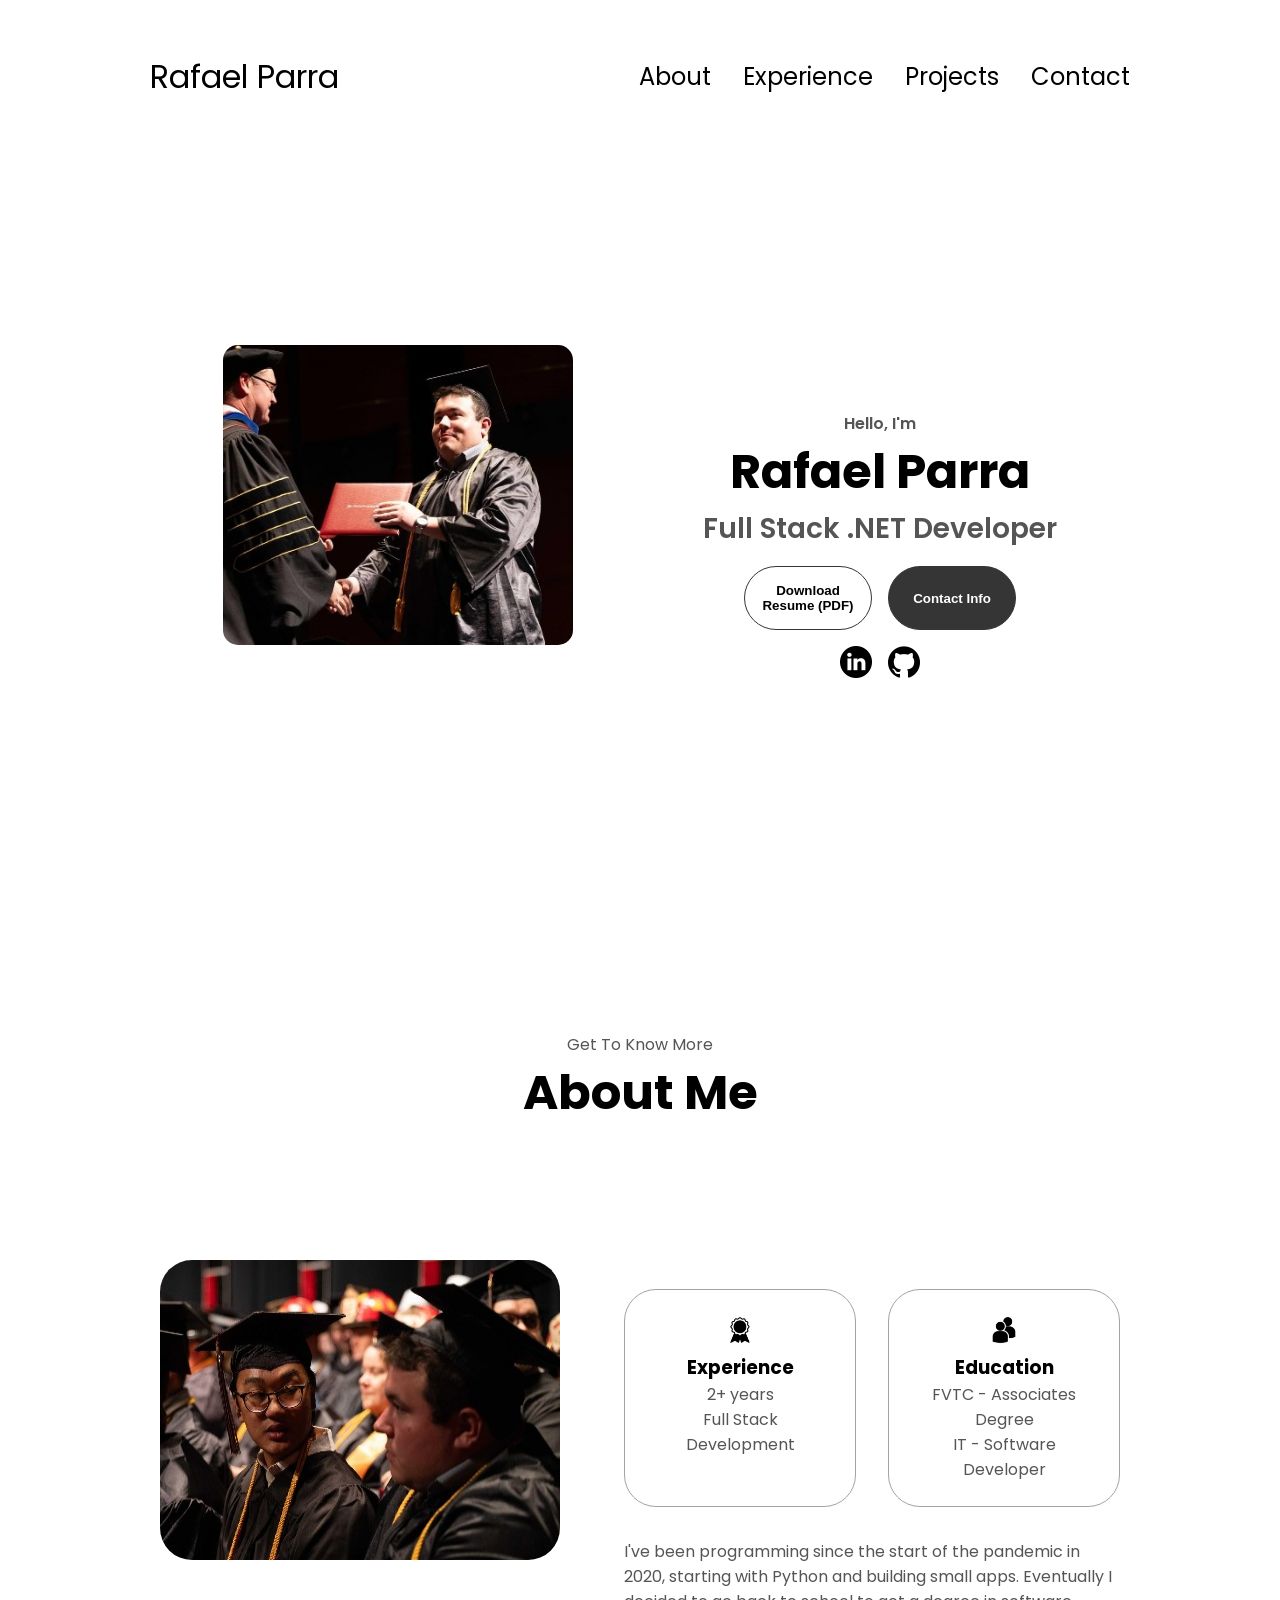
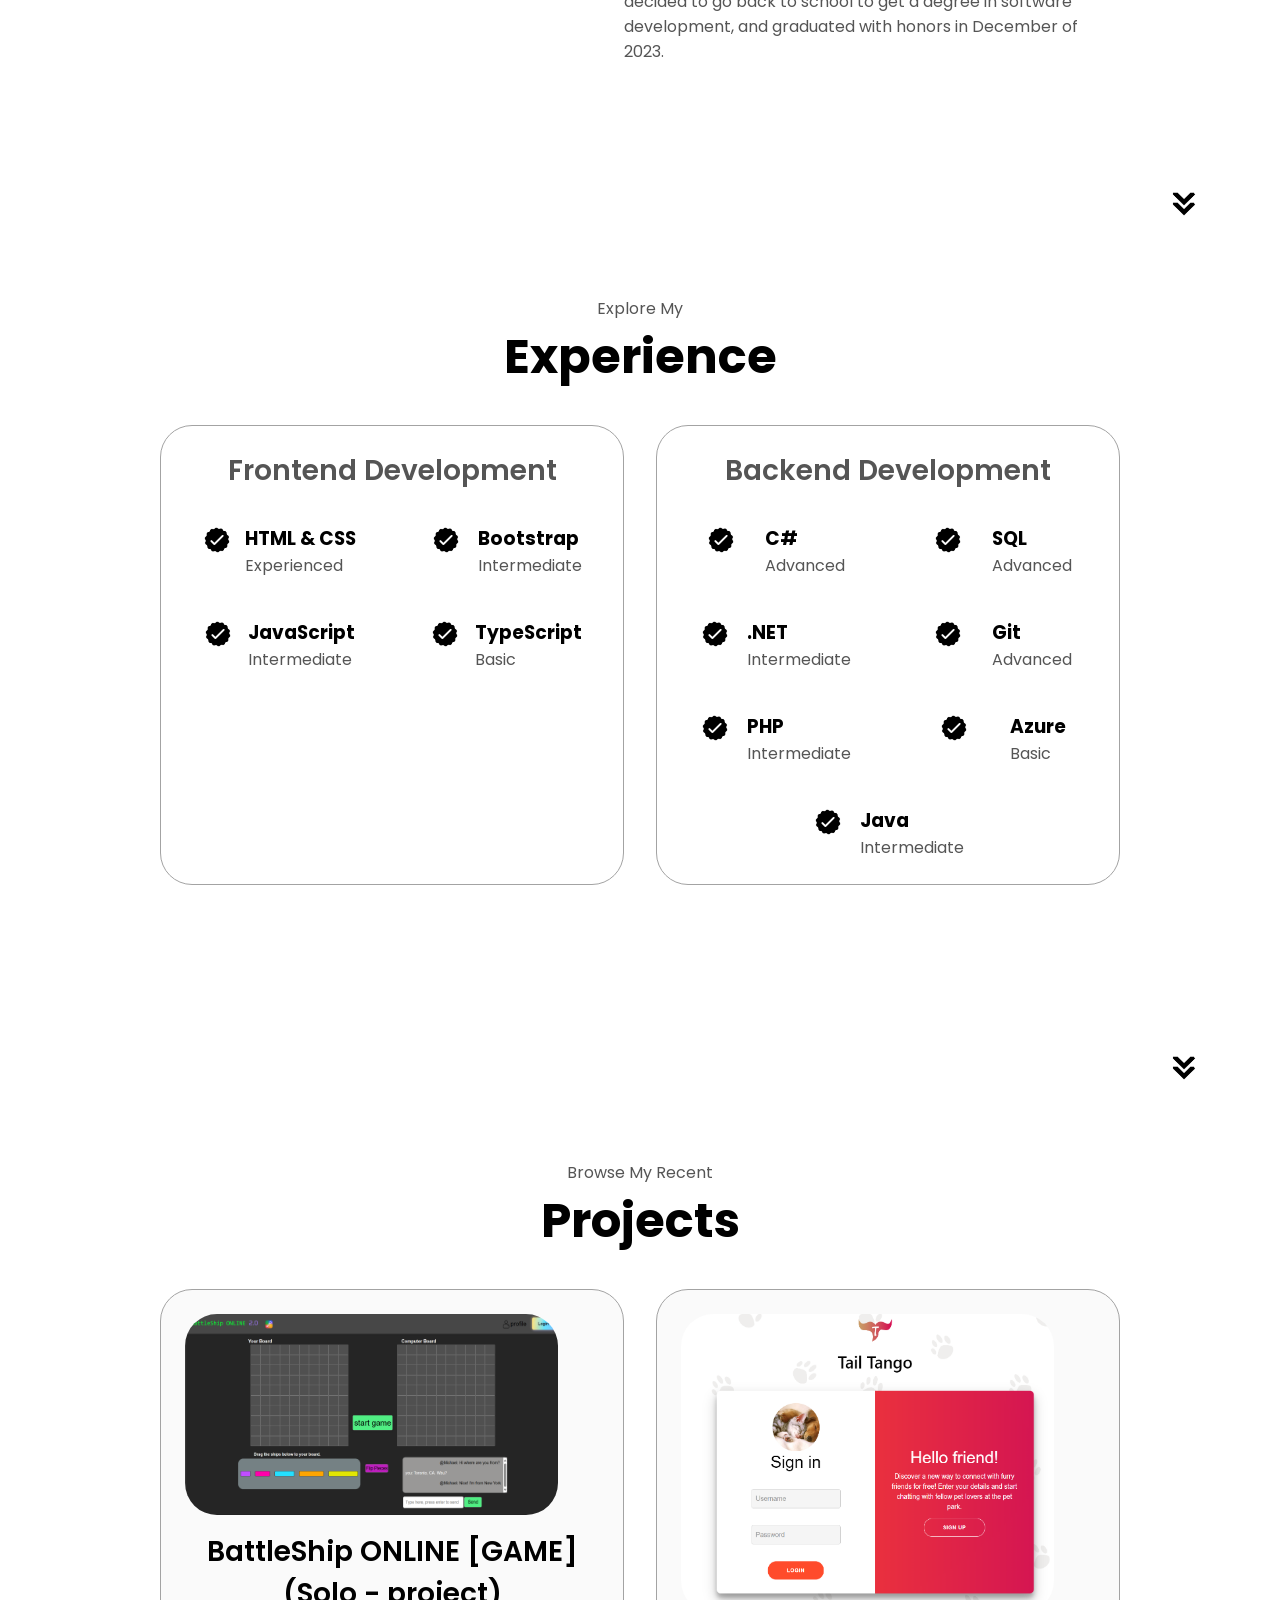
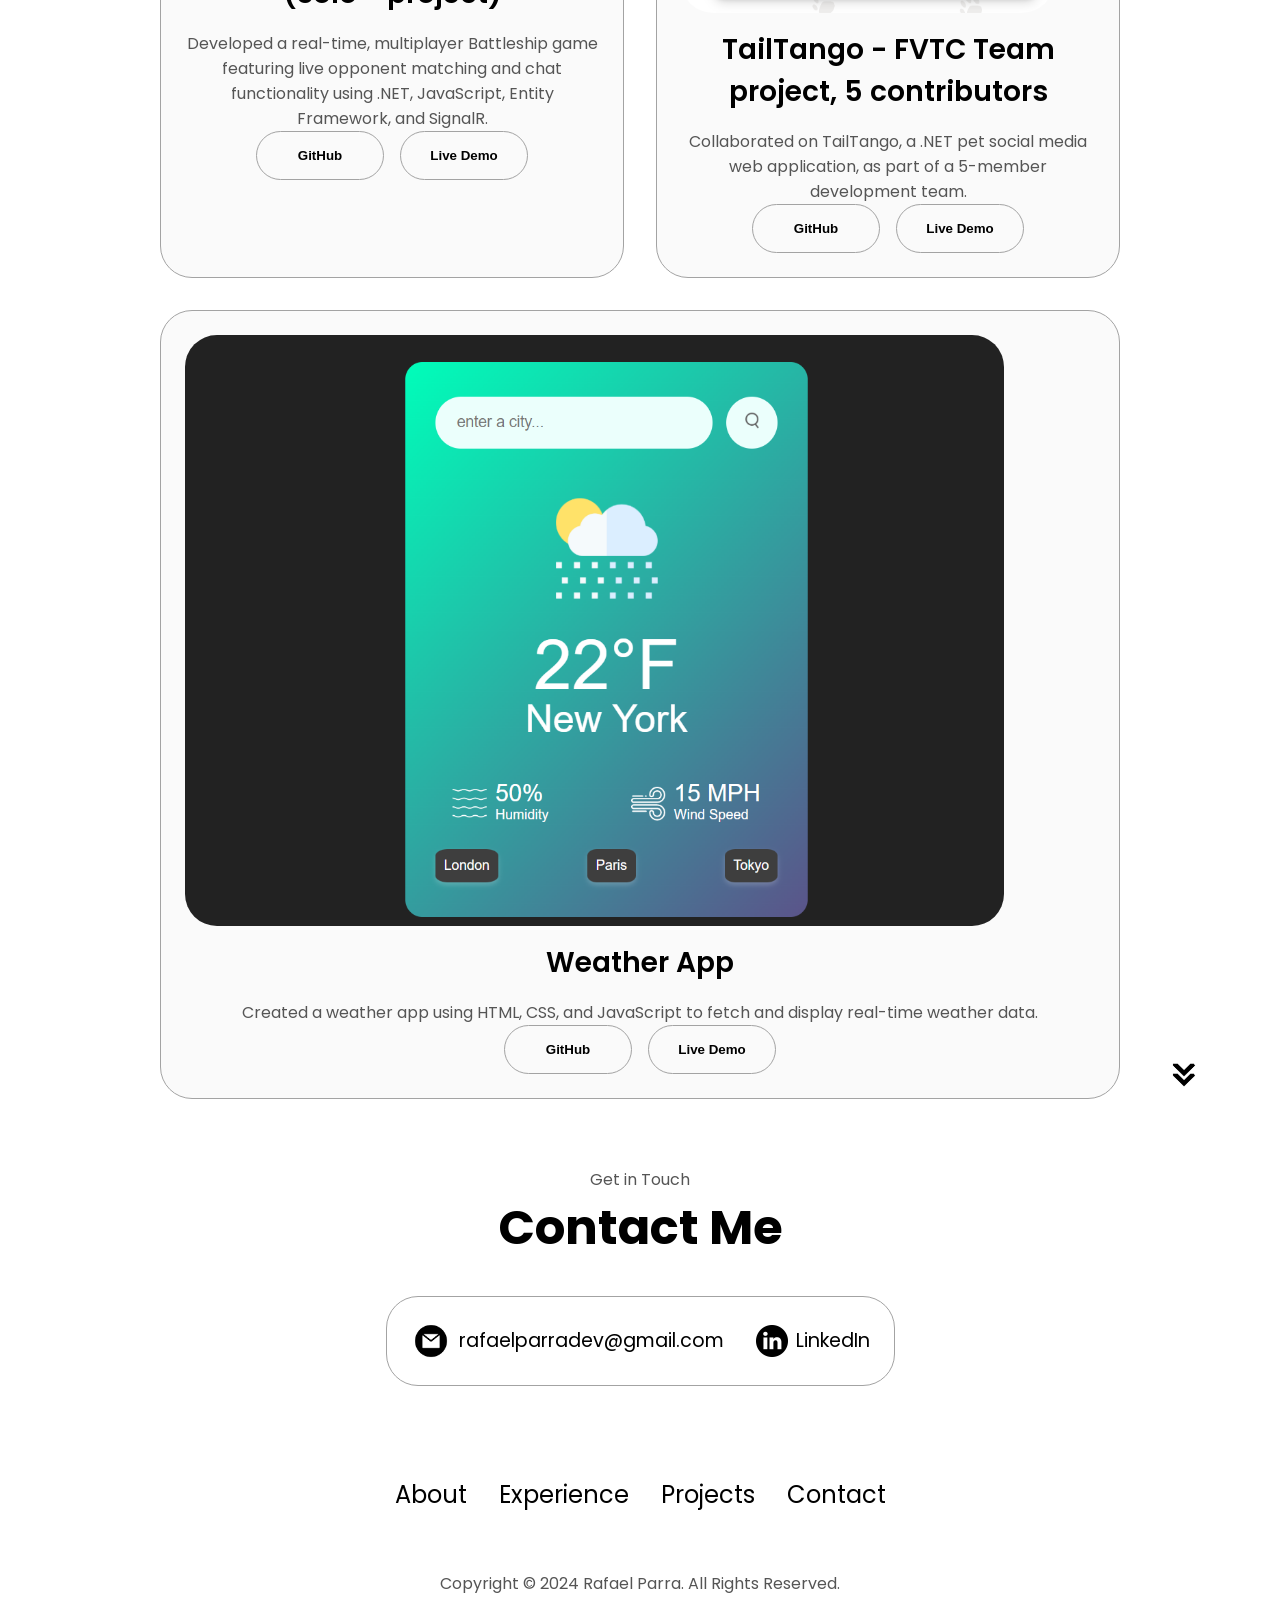
==== index.html @ ac266958 "changed projects around" ====
<!DOCTYPE html>
<html lang="en">
  <head>
    <meta charset="UTF-8" />
    <meta http-equiv="X-UA-Compatible" content="IE=edge" />
    <meta name="viewport" content="width=device-width, initial-scale=1.0" />
    <title>My Portfolio</title>
    <link rel="stylesheet" href="style.css" />
    <link rel="stylesheet" href="mediaqueries.css" />
  </head>
  <body>
    <nav id="desktop-nav">
      <div class="logo">Rafael Parra</div>
      <div>
        <ul class="nav-links">
          <li><a href="#about">About</a></li>
          <li><a href="#experience">Experience</a></li>
          <li><a href="#projects">Projects</a></li>
          <li><a href="#contact">Contact</a></li>
        </ul>
      </div>
    </nav>
    <nav id="hamburger-nav">
      <div class="logo">Rafael Parra</div>
      <div class="hamburger-menu">
        <div class="hamburger-icon" onclick="toggleMenu()">
          <span></span>
          <span></span>
          <span></span>
        </div>
        <div class="menu-links">
          <li><a href="#about" onclick="toggleMenu()">About</a></li>
          <li><a href="#experience" onclick="toggleMenu()">Experience</a></li>
          <li><a href="#projects" onclick="toggleMenu()">Projects</a></li>
          <li><a href="#contact" onclick="toggleMenu()">Contact</a></li>
        </div>
      </div>
    </nav>
    <section id="profile">
      <div class="section__pic-container">
        <a id="clickableImage">
        <img class="profilePic exlude-blur" src="./assets/gradPhoto.jpg" height="300px" width="350px" alt="Rafael Parra profile picture" />
      </a>
      </div>
      <div class="section__text">
        <p class="section__text__p1">Hello, I'm</p>
        <h1 class="title">Rafael Parra</h1>
        <p class="section__text__p2">Full Stack .NET Developer</p>
        <div class="btn-container">
          <button
            class="btn btn-color-2"
            onclick="window.open('./assets/Rafaels-Resume-CS-2024.pdf')"
          >
            Download Resume (PDF)
          </button>
          <button class="btn btn-color-1" onclick="location.href='./#contact'">
            Contact Info
          </button>
        </div>
        <div id="socials-container">
          <img
            src="./assets/linkedin.png"
            alt="My LinkedIns profile"
            class="icon"
            onclick="location.href='https://www.linkedin.com/in/rafaelparradev/'"
          />
          <img
            src="./assets/github.png"
            alt="My Github profile"
            class="icon"
            onclick="location.href='https://github.com/RafCodes18'"
          />
        </div>
      </div>
    </section>
    <section id="about">
      <p class="section__text__p1">Get To Know More</p>
      <h1 class="title">About Me</h1>
      <div class="section-container">
        <div class="section__pic-container">
          <img
            src="./assets/gradPhoto2.jpg"
            alt="Profile picture"
            class="about-pic"
          />
        </div>
        <div class="about-details-container">
          <div class="about-containers">
            <div class="details-container">
              <img
                src="./assets/experience.png"
                alt="Experience icon"
                class="icon"
              />
              <h3>Experience</h3>
              <p>2+ years <br />Full Stack Development</p>
            </div>
            <div class="details-container">
              <img
                src="./assets/education.png"
                alt="Education icon"
                class="icon"
              />
              <h3>Education</h3>
              <p>FVTC - Associates Degree<br />IT - Software Developer</p>
            </div>
          </div>
          <div class="text-container">
            <p>
              I've been programming since the start of the pandemic in 2020, starting with Python and building small apps. Eventually I decided to go back to school to get a degree in software development, and graduated with honors in December of 2023. 
            </p>
          </div>
        </div>
      </div>
      <img
        src="./assets/arrow.png"
        alt="Arrow icon"
        class="icon arrow"
        onclick="location.href='./#experience'"
      />
    </section>
    <section id="experience">
      <p class="section__text__p1">Explore My</p>
      <h1 class="title">Experience</h1>
      <div class="experience-details-container">
        <div class="about-containers">
          <div class="details-container">
            <h2 class="experience-sub-title">Frontend Development</h2>
            <div class="article-container">
              <article>
                <img
                  src="./assets/checkmark.png"
                  alt="Experience icon"
                  class="icon"
                />
                <div>
                  <h3>HTML & CSS</h3>
                  <p>Experienced</p>
                </div>
              </article>              
              <article>
                <img
                  src="./assets/checkmark.png"
                  alt="Experience icon"
                  class="icon"
                />
                <div>
                  <h3>Bootstrap</h3>
                  <p>Intermediate</p>
                </div>
              </article>
              <article>
                <img
                  src="./assets/checkmark.png"
                  alt="Experience icon"
                  class="icon"
                />
                <div>
                  <h3>JavaScript</h3>
                  <p>Intermediate</p>
                </div>
              </article>
              <article>
                <img
                  src="./assets/checkmark.png"
                  alt="Experience icon"
                  class="icon"
                />
                <div>
                  <h3>TypeScript</h3>
                  <p>Basic</p>
                </div>
              </article>
               
            </div>
          </div>
          <div class="details-container">
            <h2 class="experience-sub-title">Backend Development</h2>
            <div class="article-container">
              <article>
                <img
                  src="./assets/checkmark.png"
                  alt="Experience icon"
                  class="icon"
                />
                <div>
                  <h3>C#</h3>
                  <p>Advanced</p>
                </div>
              </article>
              <article>
                <img
                  src="./assets/checkmark.png"
                  alt="Experience icon"
                  class="icon"
                />
                <div>
                  <h3>SQL</h3>
                  <p>Advanced</p>
                </div>
              </article>
              <article>
                <img
                  src="./assets/checkmark.png"
                  alt="Experience icon"
                  class="icon"
                />
                <div>
                  <h3>.NET</h3>
                  <p>Intermediate</p>
                </div>
              </article>
              <article>
                <img
                  src="./assets/checkmark.png"
                  alt="Experience icon"
                  class="icon"
                />
                <div>
                  <h3>Git</h3>
                  <p>Advanced</p>
                </div>
              </article>
              <article>
                <img
                  src="./assets/checkmark.png"
                  alt="Experience icon"
                  class="icon"
                />
                <div>
                  <h3>PHP</h3>
                  <p>Intermediate</p>
                </div>
              </article>
              <article>
                <img
                  src="./assets/checkmark.png"
                  alt="Experience icon"
                  class="icon"
                />
                <div>
                  <h3>Azure</h3>
                  <p>Basic</p>
                </div>
              </article>
              <article>
                <img
                  src="./assets/checkmark.png"
                  alt="Experience icon"
                  class="icon"
                />
                <div>
                  <h3>Java</h3>
                  <p>Intermediate</p>
                </div>
              </article>
            </div>
          </div>
        </div>
      </div>
      <img
        src="./assets/arrow.png"
        alt="Arrow icon"
        class="icon arrow"
        onclick="location.href='./#projects'"
      />
    </section>
    <section id="projects">
      <p class="section__text__p1">Browse My Recent</p>
      <h1 class="title">Projects</h1>
      <div class="experience-details-container">
        <div class="about-containers">
          <div class="details-container color-container">
            <div class="article-container">
              <a href="https://hiddenbattleshipmvcui20240101113926.azurewebsites.net"><img
                src="./assets/battleshipNew.png"
                alt="Project 1"
                class="project-img"
              /></a>
            </div>
            <h2 class="experience-sub-title project-title">BattleShip ONLINE [GAME] (Solo - project)</h2>
            <p>Developed a real-time, multiplayer Battleship game featuring live opponent matching and chat functionality using .NET, JavaScript, Entity Framework, and SignalR.</p>
            <div class="btn-container">
              <button
                class="btn btn-color-2 project-btn"
                onclick="location.href='https://github.com/RafCodes18/Battleship'"
              >
                GitHub
              </button>
              <button
                class="btn btn-color-2 project-btn"
                onclick="location.href='https://hiddenbattleshipmvcui20240101113926.azurewebsites.net'"
              >
                Live Demo
              </button>
            </div>
          </div>
          <div class="details-container color-container">
            <div class="article-container">
              <a href="https://github.com/RafCodes18/TailTango"><img
                src="./assets/TailTango.png"
                alt="Project 2"
                class="project-img"
              /></a>
            </div>
            <h2 class="experience-sub-title project-title">TailTango - FVTC Team project, 5 contributors</h2>
            <p>Collaborated on TailTango, a .NET pet social media web application, as part of a 5-member development team.</p>
            <div class="btn-container">
              <button
                class="btn btn-color-2 project-btn"
                onclick="location.href='https://github.com/RafCodes18/TailTango'"
              >
                GitHub
              </button>
              <button
                class="btn btn-color-2 project-btn"
                onclick="location.href='https://hiddenbattleshipmvcui20240101113926.azurewebsites.net/Game/Computer'"
              >
                Live Demo
              </button>
            </div>
          </div>
          <div class="details-container color-container">
            <div class="article-container">
              <a href="/WeatherApp/index.html"><img
                src="/WeatherApp/images/weatherAppPic.png"
                alt="Project 3"
                class="project-img"
              /></a>
            </div>
            <h2 class="experience-sub-title project-title">Weather App</h2>
            <p>Created a weather app using HTML, CSS, and JavaScript to fetch and display real-time weather data.</p>
            <div class="btn-container">
              <button
                class="btn btn-color-2 project-btn"
                onclick="location.href='https://github.com/RafCodes18/WeatherApp/tree/master/WeatherApp'"
              >
                GitHub
              </button>
              <button
                class="btn btn-color-2 project-btn"
                onclick="location.href='/WeatherApp/index.html'"
              >
                Live Demo
              </button>
            </div>
          </div>
        </div>
      </div>
      <img
        src="./assets/arrow.png"
        alt="Arrow icon"
        class="icon arrow"
        onclick="location.href='./#contact'"
      />
    </section>
    <section id="contact">
      <p class="section__text__p1">Get in Touch</p>
      <h1 class="title">Contact Me</h1>
      <div class="contact-info-upper-container">
        <div class="contact-info-container">
          <img
            src="./assets/email.png"
            alt="Email icon"
            class="icon contact-icon email-icon"
          />
          <p><a href="mailto:rafaelparradev@gmail.com">rafaelparradev@gmail.com</a></p>
        </div>
        <div class="contact-info-container">
          <img
            src="./assets/linkedin.png"
            alt="LinkedIn icon"
            class="icon contact-icon"
          />
          <p><a href="https://www.linkedin.com/in/rafaelparradev/">LinkedIn</a></p>
        </div>
      </div>
    </section>
    <footer>
      <nav>
        <div class="nav-links-container">
          <ul class="nav-links">
            <li><a href="#about">About</a></li>
            <li><a href="#experience">Experience</a></li>
            <li><a href="#projects">Projects</a></li>
            <li><a href="#contact">Contact</a></li>
          </ul>
        </div>
      </nav>
      <p>Copyright &#169; 2024 Rafael Parra. All Rights Reserved.</p>
    </footer>
    <script src="script.js"></script>
  </body>
</html>
---- style.css ----
/* GENERAL */

@import url("https://fonts.googleapis.com/css2?family=Poppins:wght@300;400;500;600&display=swap");

* {
  margin: 0;
  padding: 0;
}

body {
  font-family: "Poppins", sans-serif;
}

html {
  scroll-behavior: smooth;
}

p {
  color: rgb(85, 85, 85);
}

/* TRANSITION */


.profilePic{
 border-radius: 15px;
}
a,
.btn {
  transition: all 300ms ease;
}

/* DESKTOP NAV */

nav,
.nav-links {
  display: flex;
}

nav {
  justify-content: space-around;
  align-items: center;
  height: 17vh;
}

.nav-links {
  gap: 2rem;
  list-style: none;
  font-size: 1.5rem;
}

a {
  color: black;
  text-decoration: none;
  text-decoration-color: white;
}

a:hover {
  color: grey;
  text-decoration: underline;
  text-underline-offset: 1rem;
  text-decoration-color: rgb(181, 181, 181);
}

.logo {
  font-size: 2rem;
}

.logo:hover {
  cursor: default;
}

/* HAMBURGER MENU */

#hamburger-nav {
  display: none;
}

.hamburger-menu {
  position: relative;
  display: inline-block;
}

.hamburger-icon {
  display: flex;
  flex-direction: column;
  justify-content: space-between;
  height: 24px;
  width: 30px;
  cursor: pointer;
}

.hamburger-icon span {
  width: 100%;
  height: 2px;
  background-color: black;
  transition: all 0.3 ease-in-out;
}

.menu-links {
  position: absolute;
  top: 100%;
  right: 0;
  background-color: white;
  width: fit-content;
  max-height: 0;
  overflow: hidden;
  transition: all 0.3 ease-in-out;
}

.menu-links a {
  display: block;
  padding: 10px;
  text-align: center;
  font-size: 1.5rem;
  color: black;
  text-decoration: none;
  transition: all 0.3 ease-in-out;
}

.menu-links li {
  list-style: none;
}

.menu-links.open {
  max-height: 300px;
}

.hamburger-icon.open span:first-child {
  transform: rotate(45deg) translate(10px, 5px);
}

.hamburger-icon.open span:nth-child(2) {
  opacity: 0;
}

.hamburger-icon.open span:last-child {
  transform: rotate(-45deg) translate(10px, -5px);
}

.hamburger-icon span:first-child {
  transform: none;
}

.hamburger-icon span:first-child {
  opacity: 1;
}

.hamburger-icon span:first-child {
  transform: none;
}

/* SECTIONS */

section {
  padding-top: 4vh;
  height: 96vh;
  margin: 0 10rem;
  box-sizing: border-box;
  min-height: fit-content;
}

.section-container {
  display: flex;
}

/* PROFILE SECTION */

#profile {
  display: flex;
  justify-content: center;
  gap: 5rem;
  height: 80vh;
}

.section__pic-container {
  display: flex;
  height: 400px;
  width: 400px;
  margin: auto 0;
}

.section__text {
  align-self: center;
  text-align: center;
}

.section__text p {
  font-weight: 600;
}

.section__text__p1 {
  text-align: center;
}

.section__text__p2 {
  font-size: 1.75rem;
  margin-bottom: 1rem;
}

.title {
  font-size: 3rem;
  text-align: center;
}

#socials-container {
  display: flex;
  justify-content: center;
  margin-top: 1rem;
  gap: 1rem;
}

/* ICONS */

.icon {
  cursor: pointer;
  height: 2rem;
}

/* BUTTONS */

.btn-container {
  display: flex;
  justify-content: center;
  gap: 1rem;
}

.btn {
  font-weight: 600;
  transition: all 300ms ease;
  padding: 1rem;
  width: 8rem;
  border-radius: 2rem;
}

.btn-color-1,
.btn-color-2 {
  border: rgb(53, 53, 53) 0.1rem solid;
}

.btn-color-1:hover,
.btn-color-2:hover {
  cursor: pointer;
}

.btn-color-1,
.btn-color-2:hover {
  background: rgb(53, 53, 53);
  color: white;
}

.btn-color-1:hover {
  background: rgb(0, 0, 0);
}

.btn-color-2 {
  background: none;
}

.btn-color-2:hover {
  border: rgb(255, 255, 255) 0.1rem solid;
}

.btn-container {
  gap: 1rem;
}

/* ABOUT SECTION */

#about {
  position: relative;
}

.about-containers {
  gap: 2rem;
  margin-bottom: 2rem;
  margin-top: 2rem;
}

.about-details-container {
  justify-content: center;
  flex-direction: column;
}

.about-containers,
.about-details-container {
  display: flex;
}

.about-pic {
  border-radius: 2rem;
  height: 300px;
  width: 400px;
}

.arrow {
  position: absolute;
  right: -5rem;
  bottom: 2.5rem;
}

.details-container {
  padding: 1.5rem;
  flex: 1;
  background: white;
  border-radius: 2rem;
  border: rgb(53, 53, 53) 0.1rem solid;
  border-color: rgb(163, 163, 163);
  text-align: center;
}

.section-container {
  gap: 4rem;
  height: 80%;
}

.section__pic-container {
  height: 400px;
  width: 400px;
  margin: auto 0;
}

/* EXPERIENCE SECTION */

#experience {
  position: relative;
}

.experience-sub-title {
  color: rgb(85, 85, 85);
  font-weight: 600;
  font-size: 1.75rem;
  margin-bottom: 2rem;
}

.experience-details-container {
  display: flex;
  justify-content: center;
  flex-direction: column;
}

.article-container {
  display: flex;
  text-align: initial;
  flex-wrap: wrap;
  flex-direction: row;
  gap: 2.5rem;
  justify-content: space-around;
}

article {
  display: flex;
  width: 10rem;
  justify-content: space-around;
  gap: 0.5rem;
}

article .icon {
  cursor: default;
}

/* PROJECTS SECTION */

#projects {
  position: relative;
}

.color-container {
  border-color: rgb(163, 163, 163);
  background: rgb(250, 250, 250);
}

.project-img {
  border-radius: 2rem;
  width: 90%;
  height: 100%;
  min-height: 170px;
}

.project-title {
  margin: 1rem;
  color: black;
}

.project-btn {
  color: black;
  border-color: rgb(163, 163, 163);
}

/* CONTACT */

#contact {
  display: flex;
  justify-content: center;
  flex-direction: column;
  height: 70vh;
}

.contact-info-upper-container {
  display: flex;
  justify-content: center;
  border-radius: 2rem;
  border: rgb(53, 53, 53) 0.1rem solid;
  border-color: rgb(163, 163, 163);
  background: (250, 250, 250);
  margin: 2rem auto;
  padding: 0.5rem;
}

.contact-info-container {
  display: flex;
  align-items: center;
  justify-content: center;
  gap: 0.5rem;
  margin: 1rem;
}

.contact-info-container p {
  font-size: larger;
}

.contact-icon {
  cursor: default;
}

.email-icon {
  height: 2.5rem;
}

/* FOOTER SECTION */

footer {
  height: 26vh;
  margin: 0 1rem;
}

footer p {
  text-align: center;
}

.profilePic{
  filter: none !important; /* Important to override other styles */
  -webkit-filter: none !important;
}

.body-blur{
  filter: blur(8px);
  -webkit-filter: blur(8px);
}

.exclude-blur{
  filter: none !important; /* Important to override other styles */
  -webkit-filter: none !important;
}
---- mediaqueries.css ----
@media screen and (max-width: 1400px) {
  #profile {
    height: 83vh;
    margin-bottom: 6rem;
  }
  .about-containers {
    flex-wrap: wrap;
  }
  #contact,
  #projects {
    height: fit-content;
  }
}

@media screen and (max-width: 1200px) {
  #desktop-nav {
    display: none;
  }
  #hamburger-nav {
    display: flex;
  }
  #experience,
  .experience-details-container {
    margin-top: 2rem;
  }
  #profile,
  .section-container {
    display: block;
  }
  .arrow {
    display: none;
  }
  section,
  .section-container {
    height: fit-content;
  }
  section {
    margin: 0 5%;
  }
  .section__pic-container {
    width: 275px;
    height: 275px;
    margin: 0 auto 2rem;
  }
  .about-containers {
    margin-top: 0;
  }
}

@media screen and (max-width: 600px) {
  #contact,
  footer {
    height: 40vh;
  }
  #profile {
    height: 83vh;
    margin-bottom: 0;
  }
  article {
    font-size: 1rem;
  }
  footer nav {
    height: fit-content;
    margin-bottom: 2rem;
  }
  .about-containers,
  .contact-info-upper-container,
  .btn-container {
    flex-wrap: wrap;
  }
  .contact-info-container {
    margin: 0;
  }
  .contact-info-container p,
  .nav-links li a {
    font-size: 1rem;
  }
  .experience-sub-title {
    font-size: 1.25rem;
  }
  .logo {
    font-size: 1.5rem;
  }
  .nav-links {
    flex-direction: column;
    gap: 0.5rem;
    text-align: center;
  }
  .section__pic-container {
    width: auto;
    height: 40vw;
    justify-content: center;
  }
  .section__text__p2 {
    font-size: 1.25rem;
  }
  .title {
    font-size: 2rem;
  }
  .text-container {
    text-align: justify;
  }

  .profPic{
    width: 180px;
    height: 180px;
   }
}
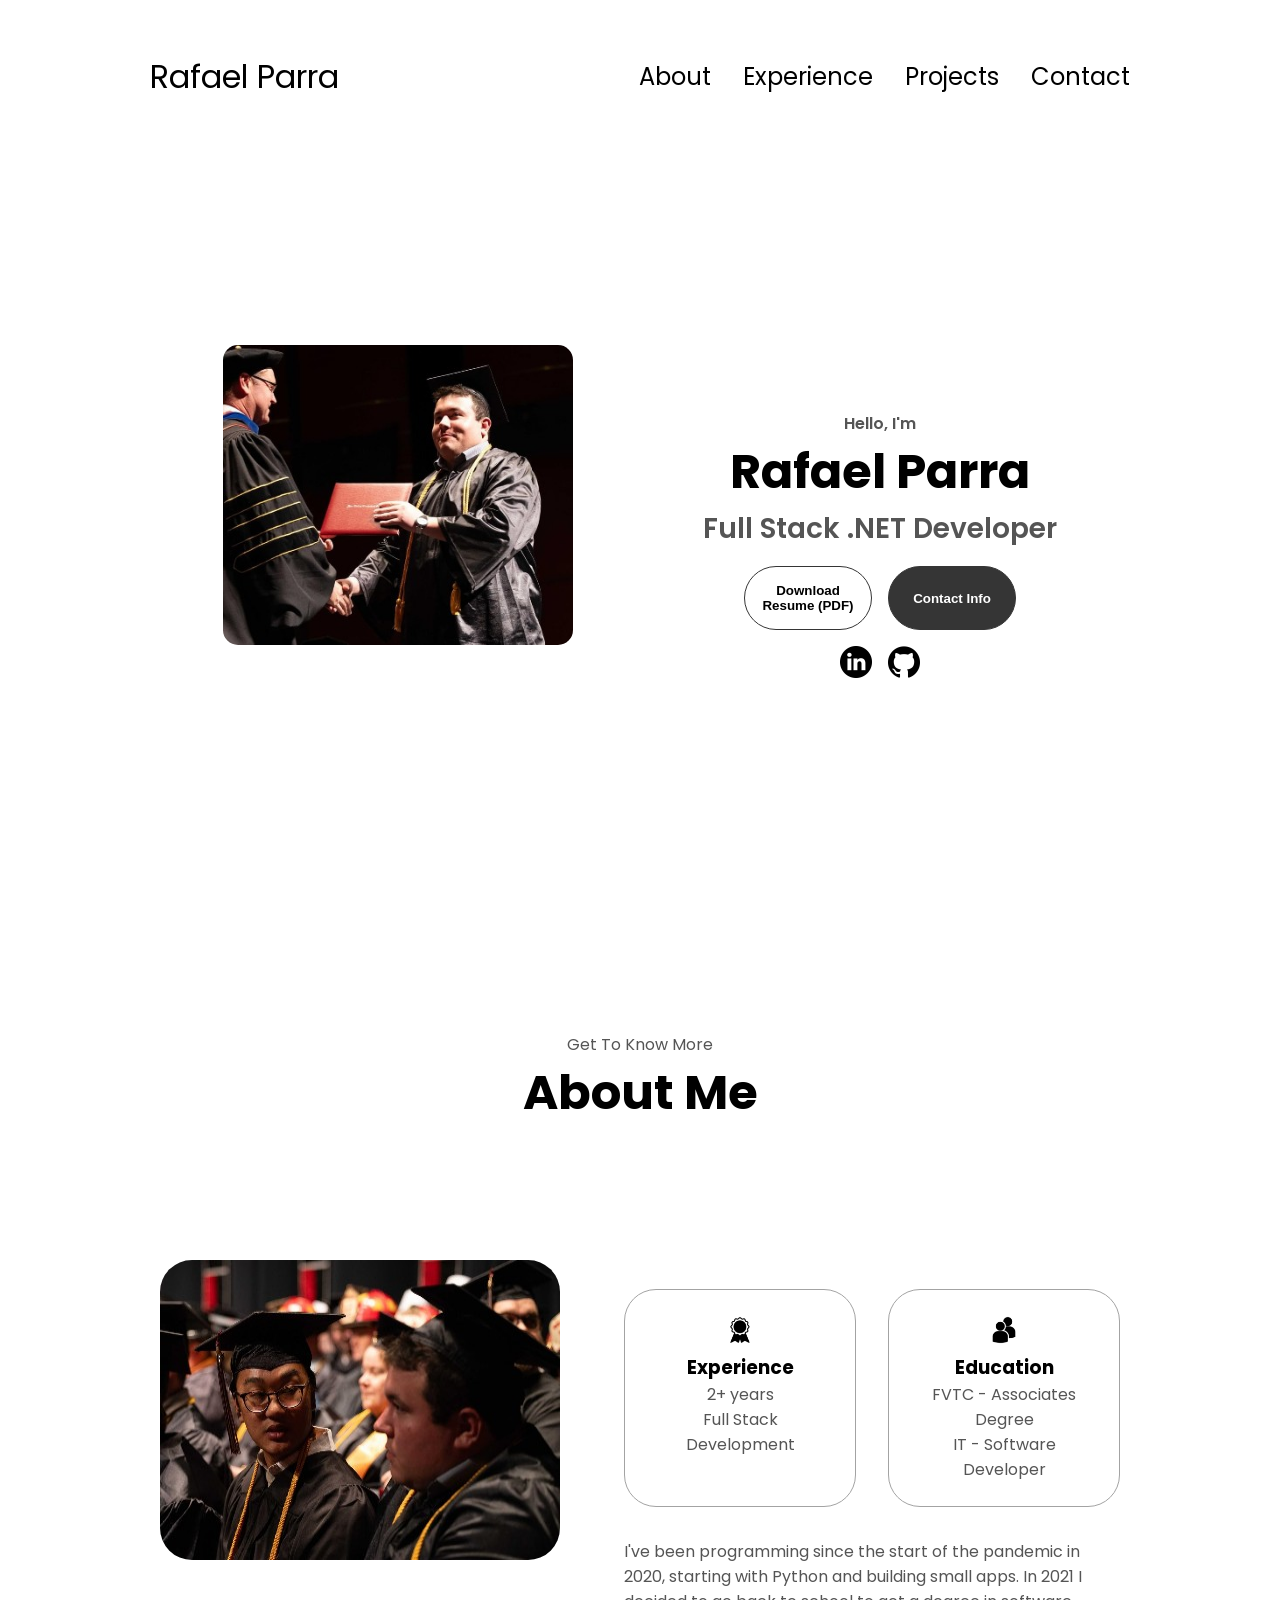
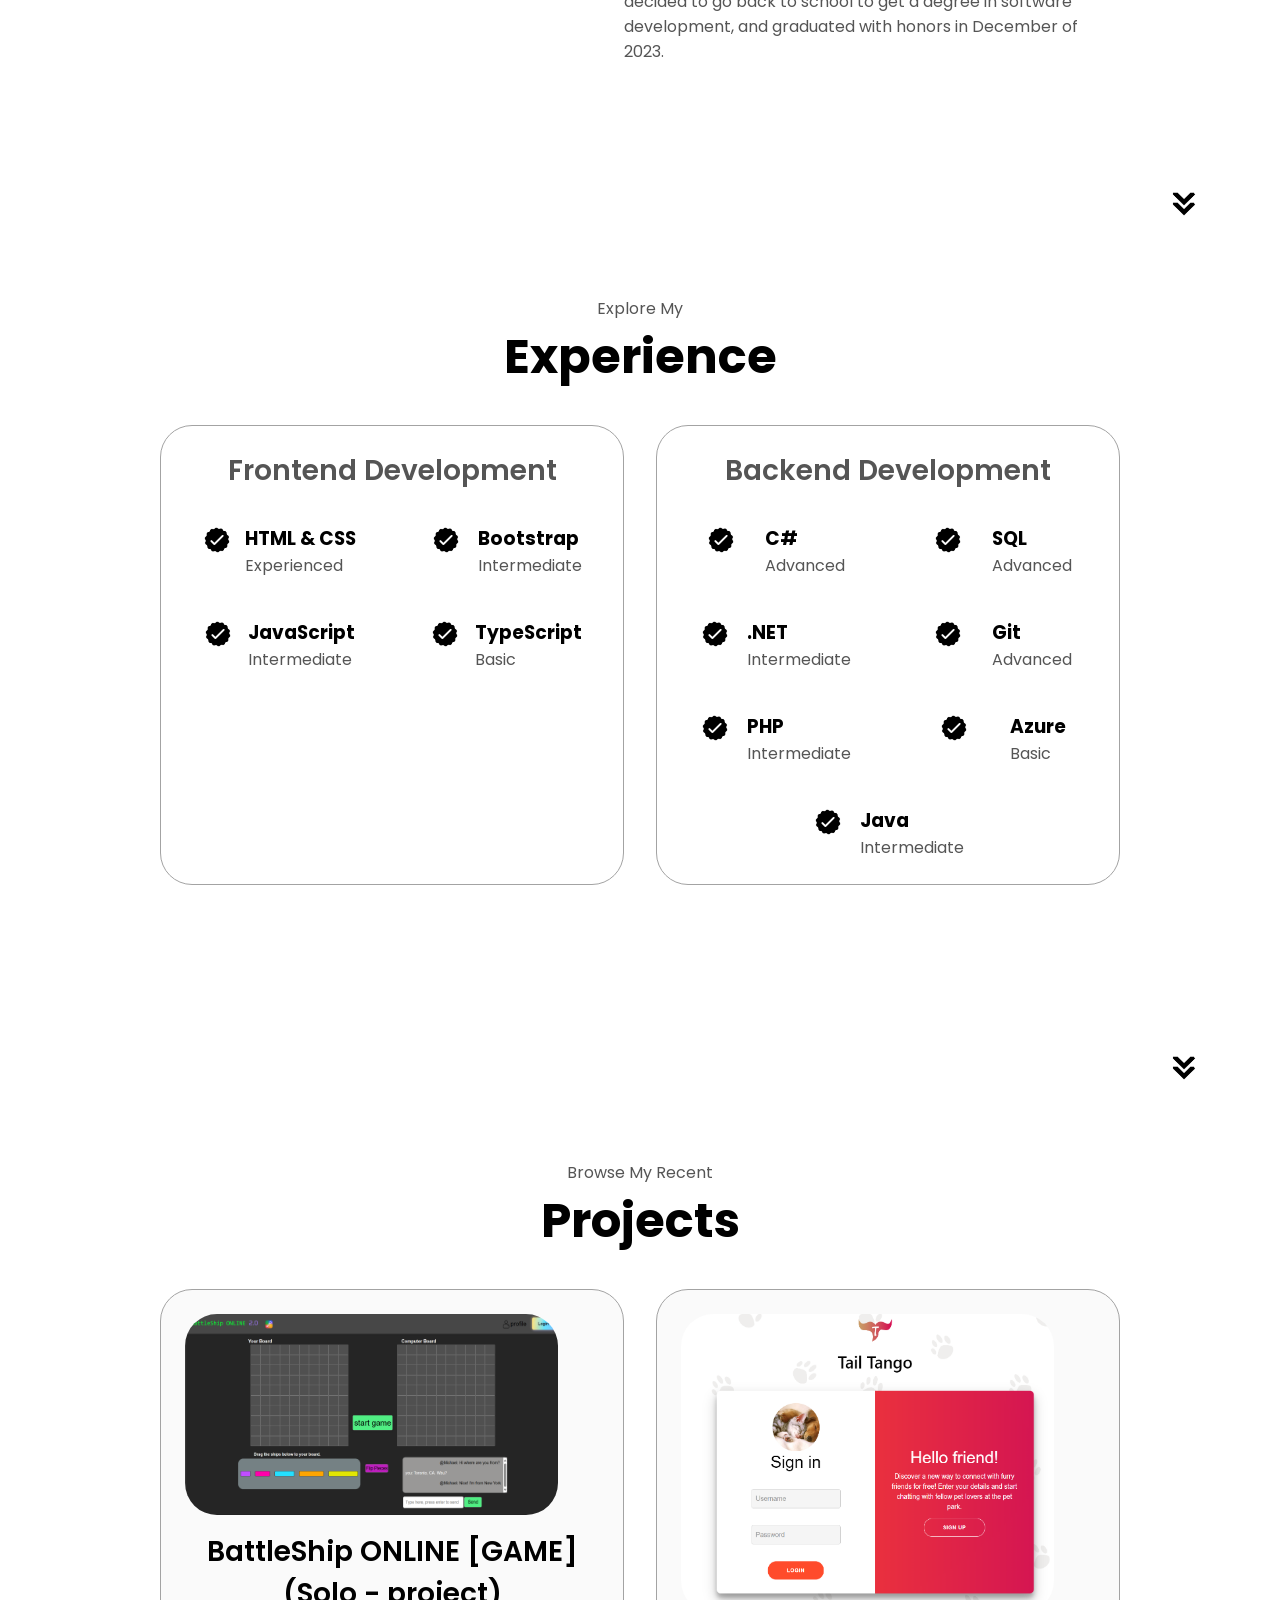
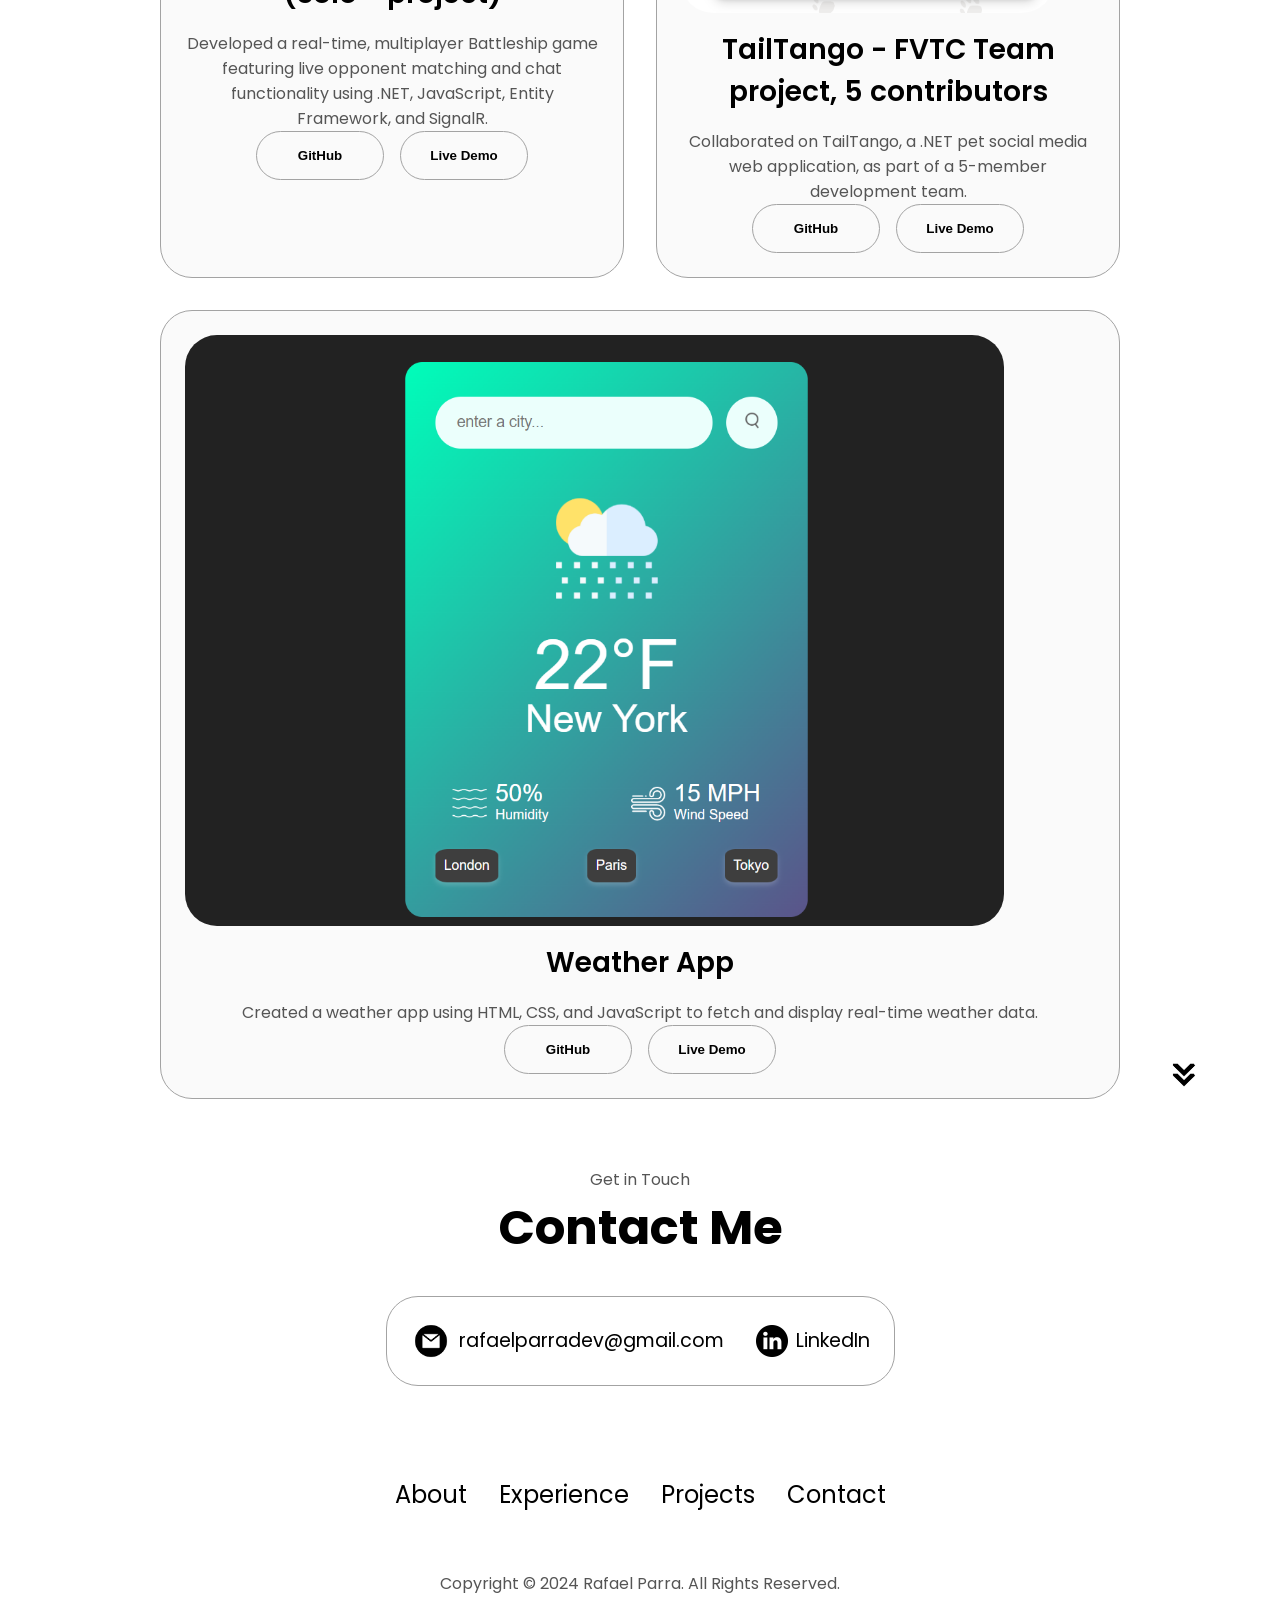
==== commit 36ab9045: "mod" ====
--- a/index.html
+++ b/index.html
@@ -4,7 +4,7 @@
     <meta charset="UTF-8" />
     <meta http-equiv="X-UA-Compatible" content="IE=edge" />
     <meta name="viewport" content="width=device-width, initial-scale=1.0" />
-    <title>My Portfolio</title>
+    <title>Rafael Parra</title>
     <link rel="stylesheet" href="style.css" />
     <link rel="stylesheet" href="mediaqueries.css" />
   </head>
@@ -107,7 +107,7 @@
           </div>
           <div class="text-container">
             <p>
-              I've been programming since the start of the pandemic in 2020, starting with Python and building small apps. Eventually I decided to go back to school to get a degree in software development, and graduated with honors in December of 2023. 
+              I've been programming since the start of the pandemic in 2020, starting with Python and building small apps. In 2021 I decided to go back to school to get a degree in software development, and graduated with honors in December of 2023. 
             </p>
           </div>
         </div>
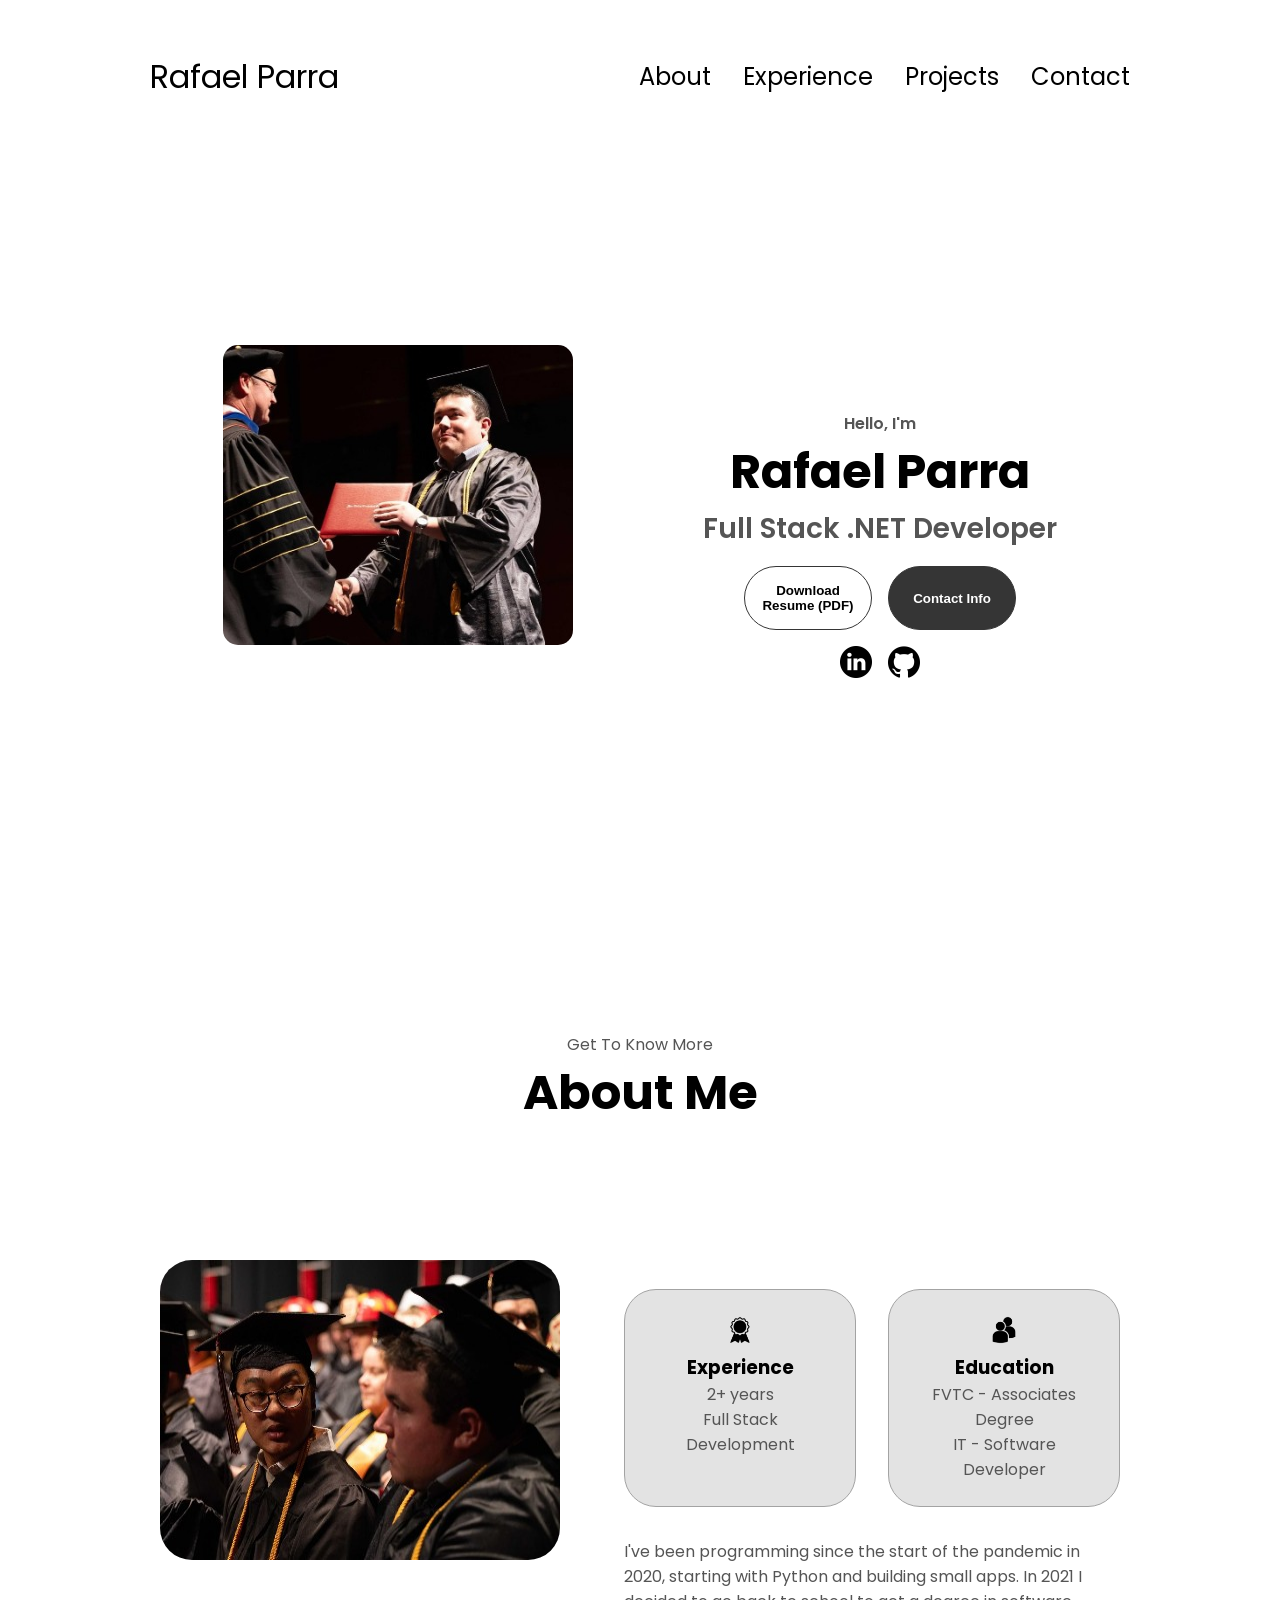
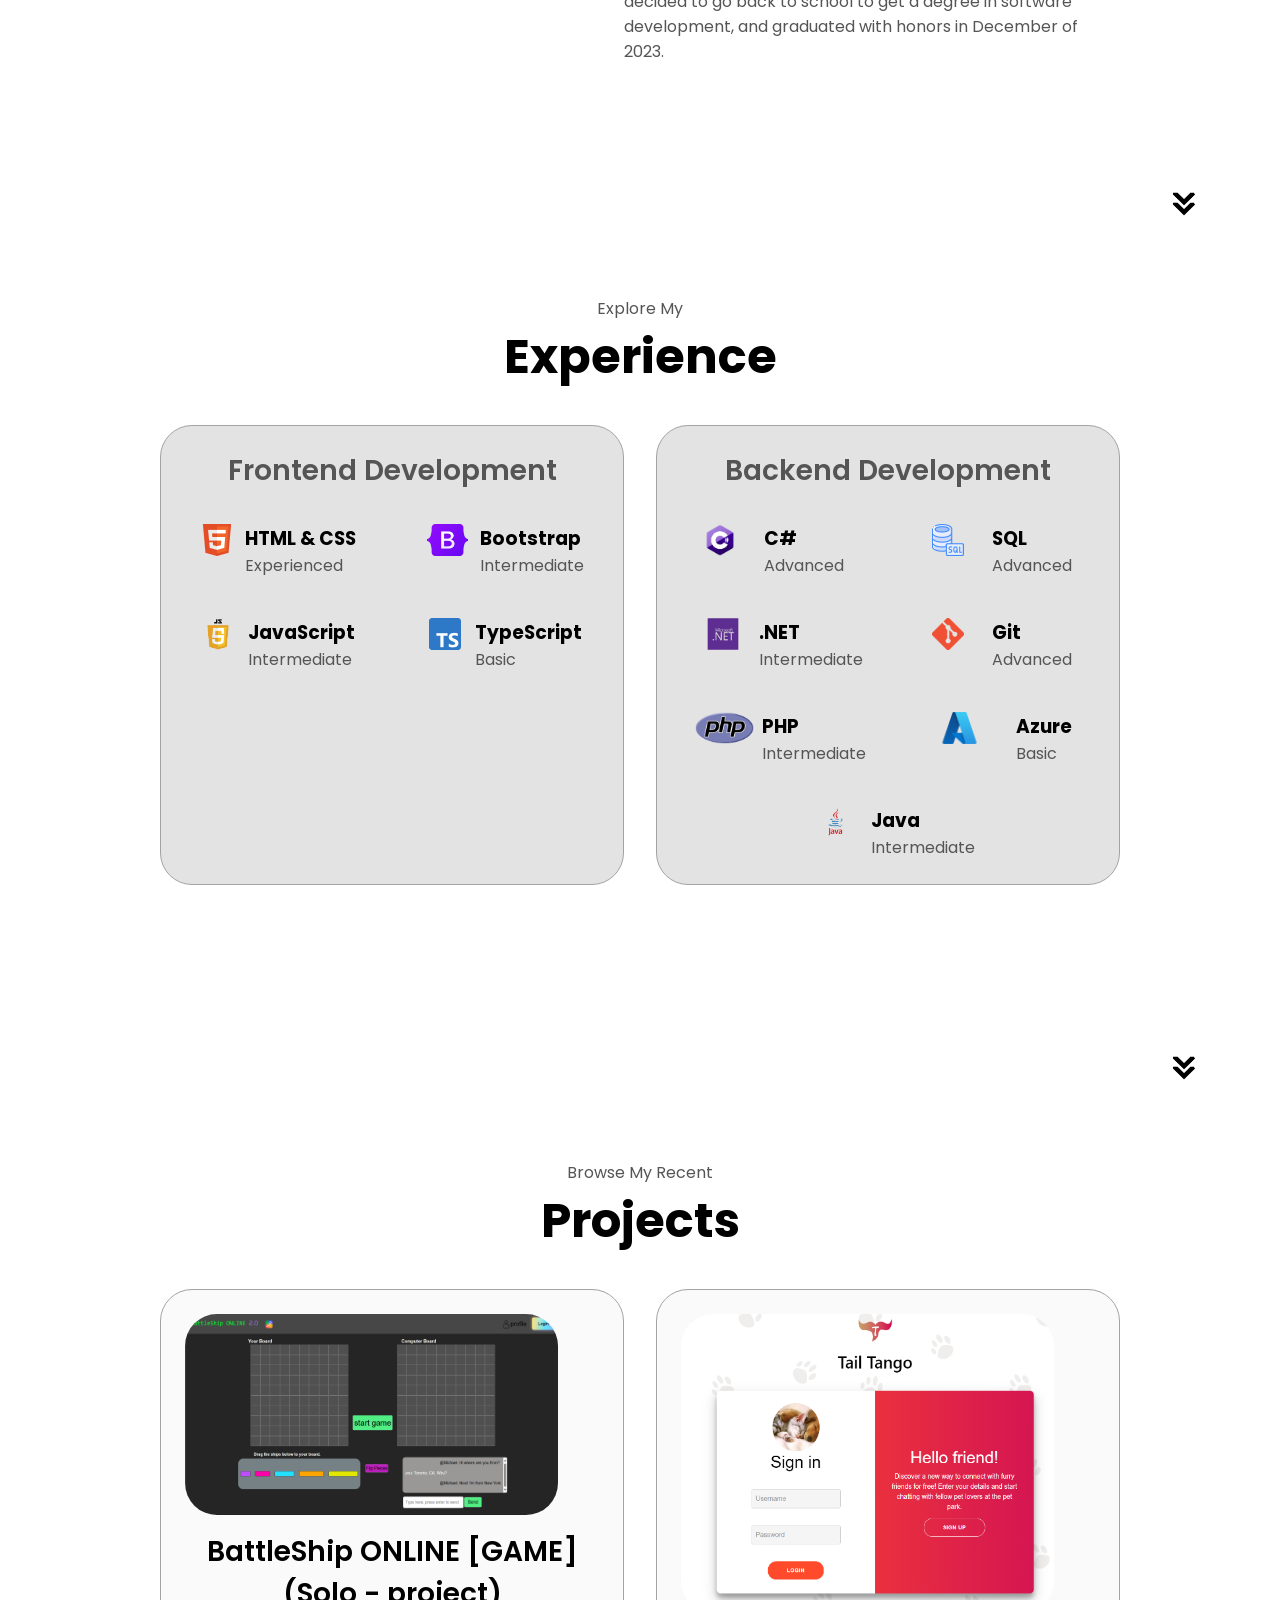
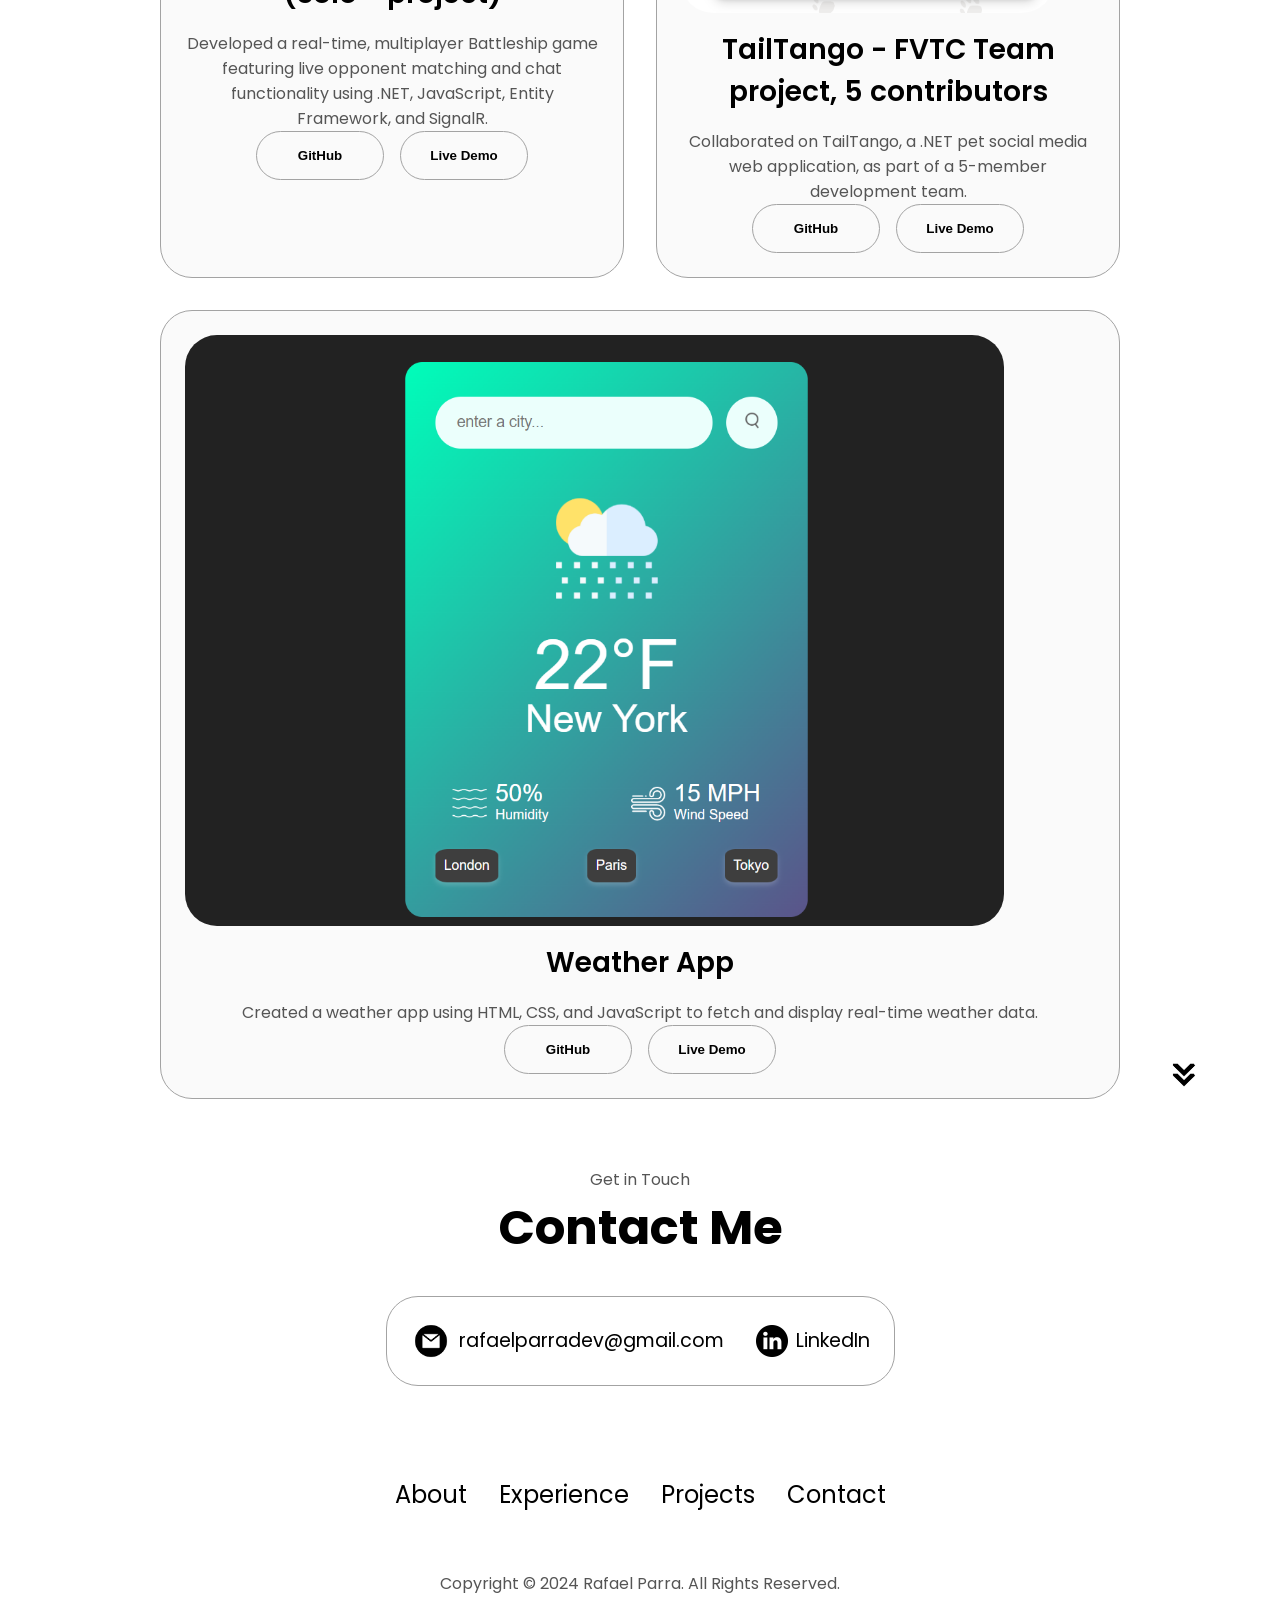
==== commit f01ce6a4: "added new logos" ====
--- a/index.html
+++ b/index.html
@@ -129,7 +129,7 @@
             <div class="article-container">
               <article>
                 <img
-                  src="./assets/checkmark.png"
+                  src="./assets/html5-logo-31813.png"
                   alt="Experience icon"
                   class="icon"
                 />
@@ -140,7 +140,7 @@
               </article>              
               <article>
                 <img
-                  src="./assets/checkmark.png"
+                  src="./assets/boot-logo.png"
                   alt="Experience icon"
                   class="icon"
                 />
@@ -151,7 +151,7 @@
               </article>
               <article>
                 <img
-                  src="./assets/checkmark.png"
+                  src="./assets/javascript-39394.png"
                   alt="Experience icon"
                   class="icon"
                 />
@@ -162,7 +162,7 @@
               </article>
               <article>
                 <img
-                  src="./assets/checkmark.png"
+                  src="./assets/type-logo.png"
                   alt="Experience icon"
                   class="icon"
                 />
@@ -179,7 +179,7 @@
             <div class="article-container">
               <article>
                 <img
-                  src="./assets/checkmark.png"
+                  src="./assets/sharp-logo.png"
                   alt="Experience icon"
                   class="icon"
                 />
@@ -190,7 +190,7 @@
               </article>
               <article>
                 <img
-                  src="./assets/checkmark.png"
+                  src="./assets/sql-log.png"
                   alt="Experience icon"
                   class="icon"
                 />
@@ -201,7 +201,7 @@
               </article>
               <article>
                 <img
-                  src="./assets/checkmark.png"
+                  src="./assets/dot-net-removebg-preview.png"
                   alt="Experience icon"
                   class="icon"
                 />
@@ -212,7 +212,7 @@
               </article>
               <article>
                 <img
-                  src="./assets/checkmark.png"
+                  src="./assets/Git-Icon-1788C.png"
                   alt="Experience icon"
                   class="icon"
                 />
@@ -223,7 +223,7 @@
               </article>
               <article>
                 <img
-                  src="./assets/checkmark.png"
+                  src="./assets/php.png"
                   alt="Experience icon"
                   class="icon"
                 />
@@ -234,7 +234,7 @@
               </article>
               <article>
                 <img
-                  src="./assets/checkmark.png"
+                  src="./assets/Microsoft-Azure-logo.png"
                   alt="Experience icon"
                   class="icon"
                 />
@@ -245,7 +245,7 @@
               </article>
               <article>
                 <img
-                  src="./assets/checkmark.png"
+                  src="./assets/java-log-removebg-preview.png"
                   alt="Experience icon"
                   class="icon"
                 />
--- a/style.css
+++ b/style.css
@@ -302,11 +302,12 @@
 .details-container {
   padding: 1.5rem;
   flex: 1;
-  background: white;
+  background: rgb(227, 227, 227);
   border-radius: 2rem;
   border: rgb(53, 53, 53) 0.1rem solid;
   border-color: rgb(163, 163, 163);
   text-align: center;
+
 }
 
 .section-container {
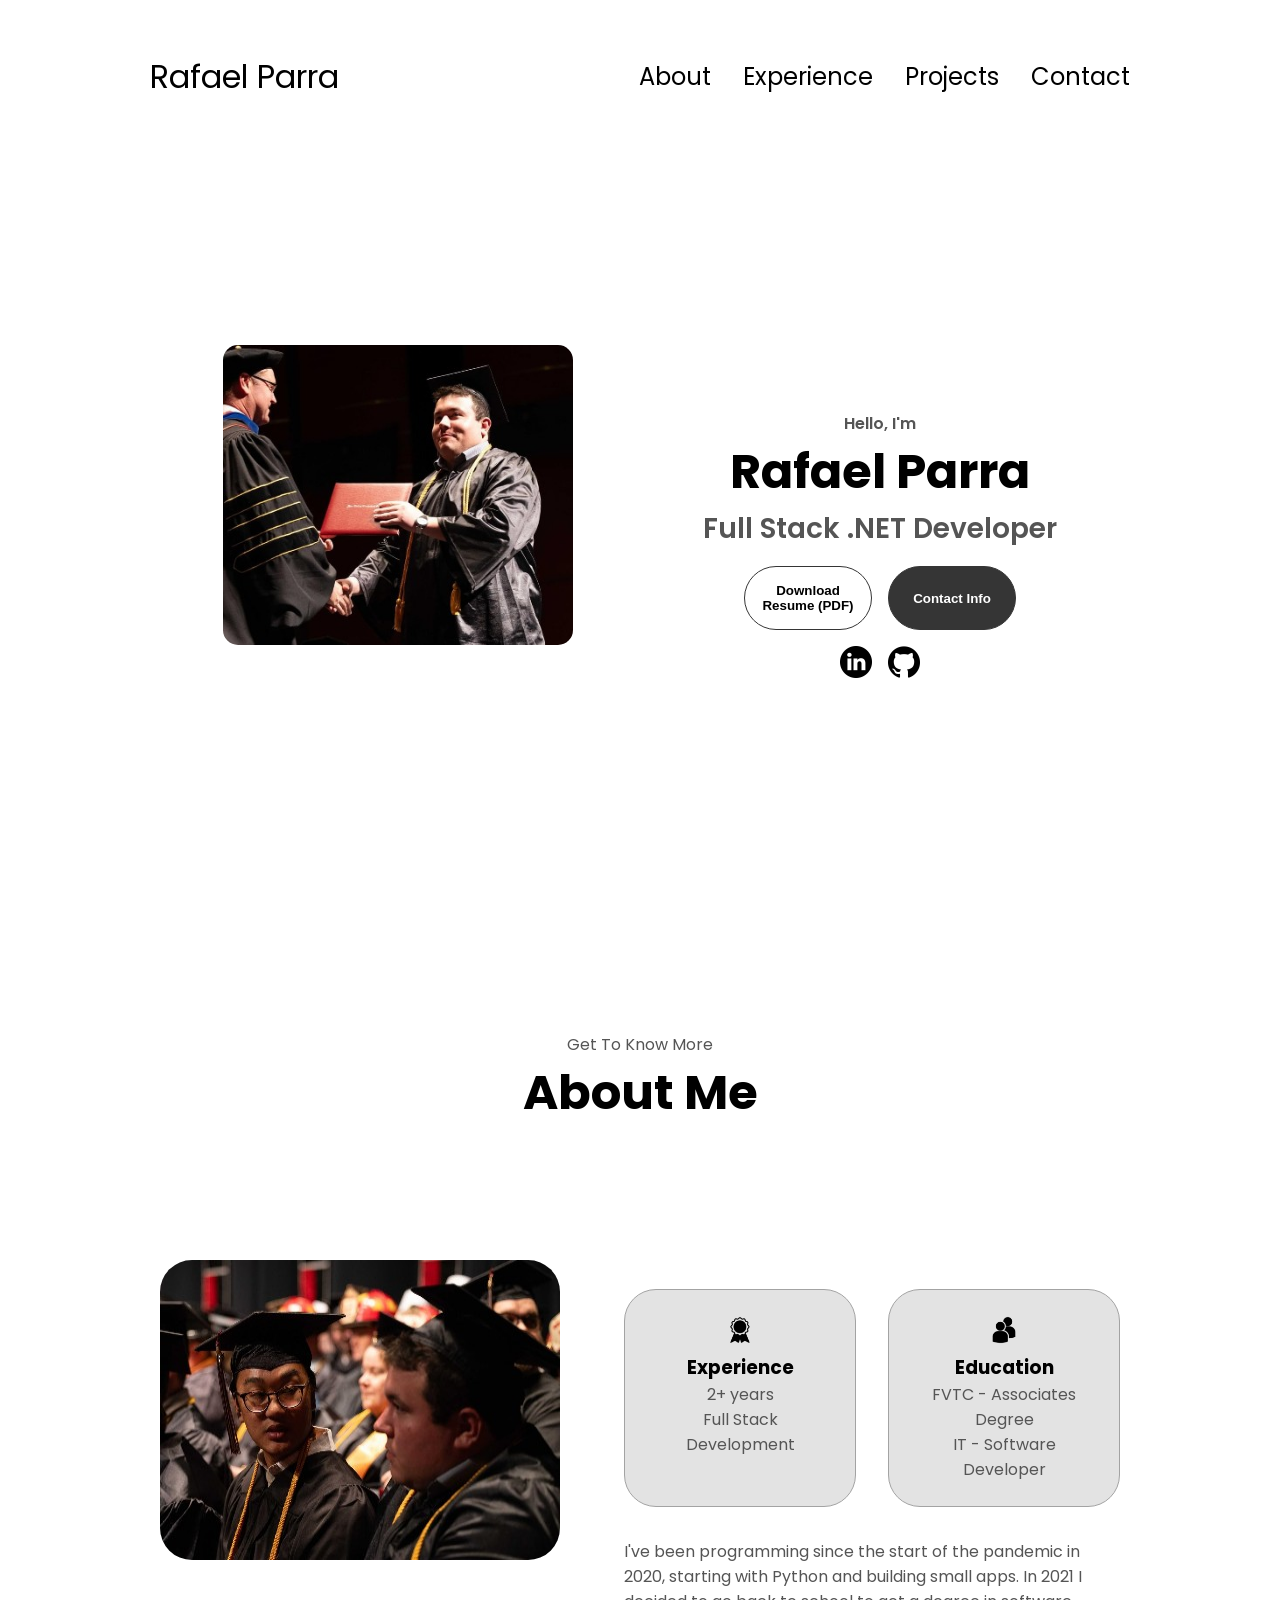
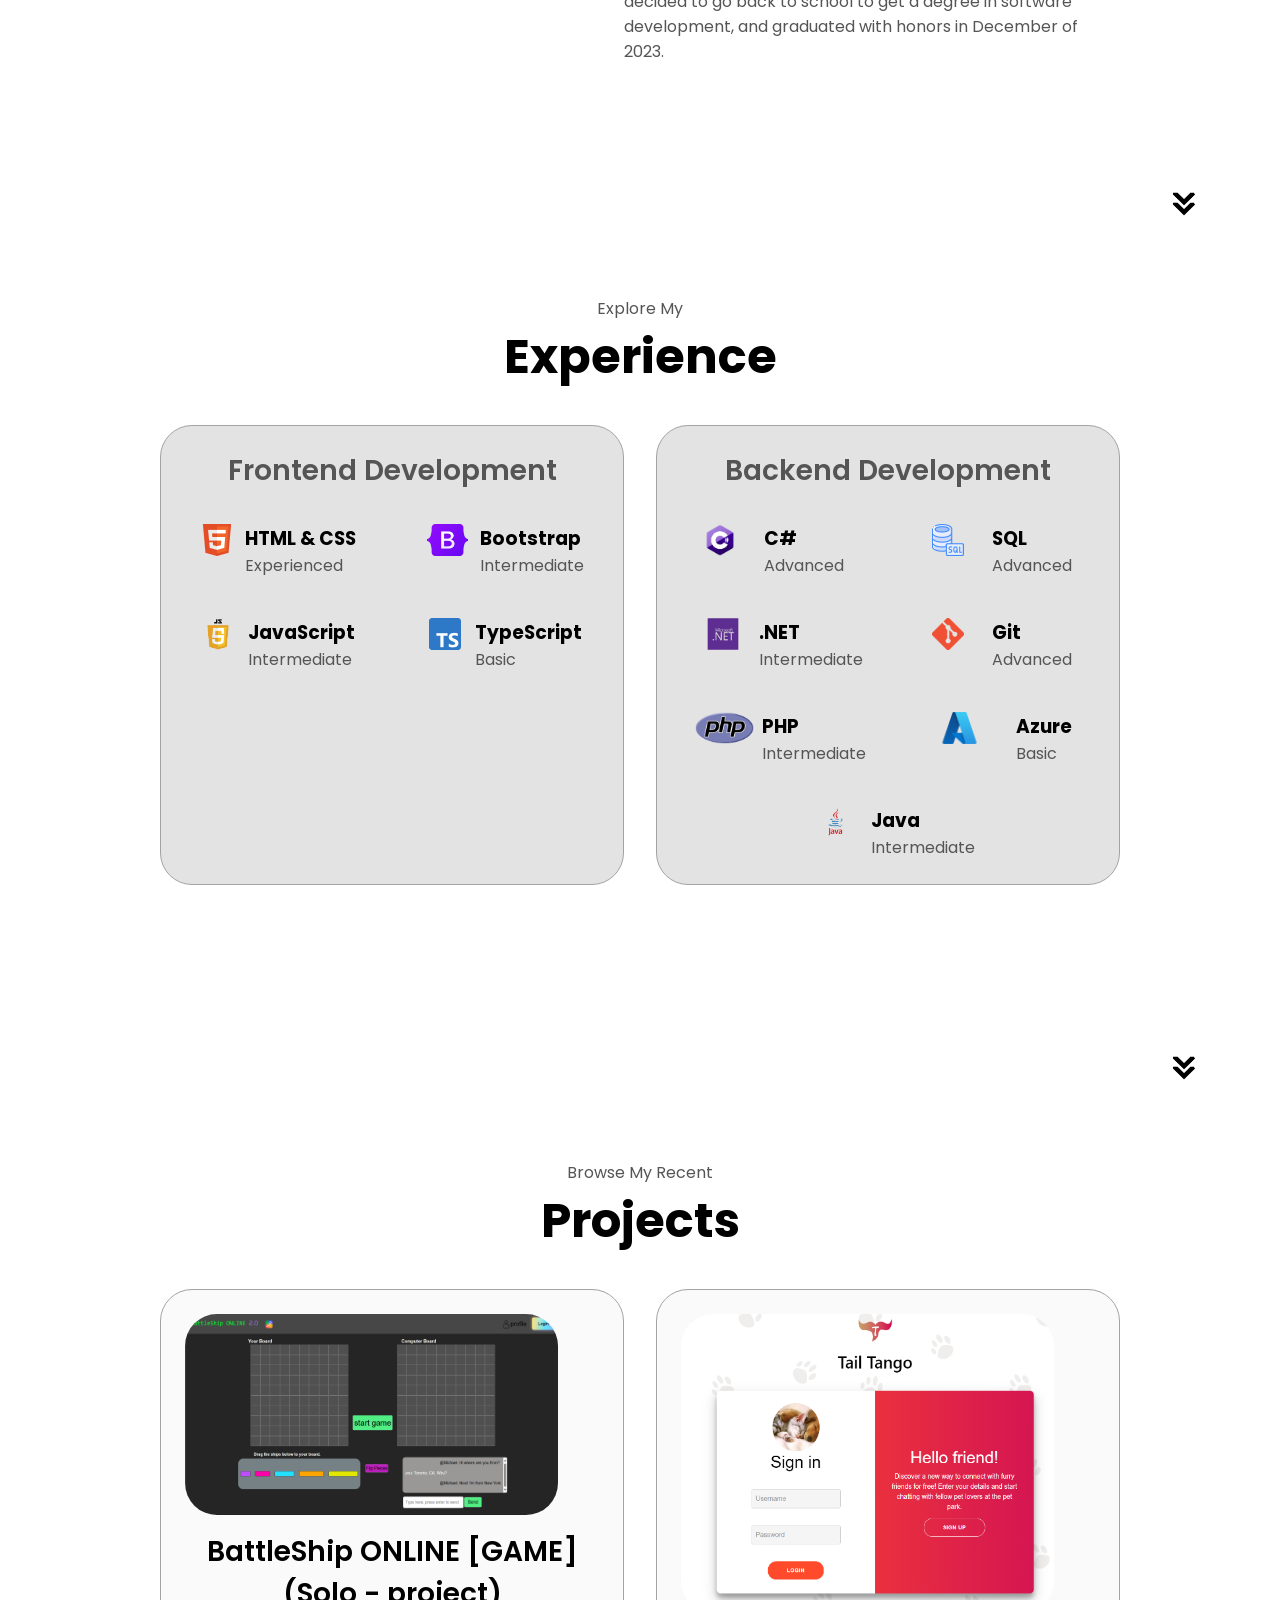
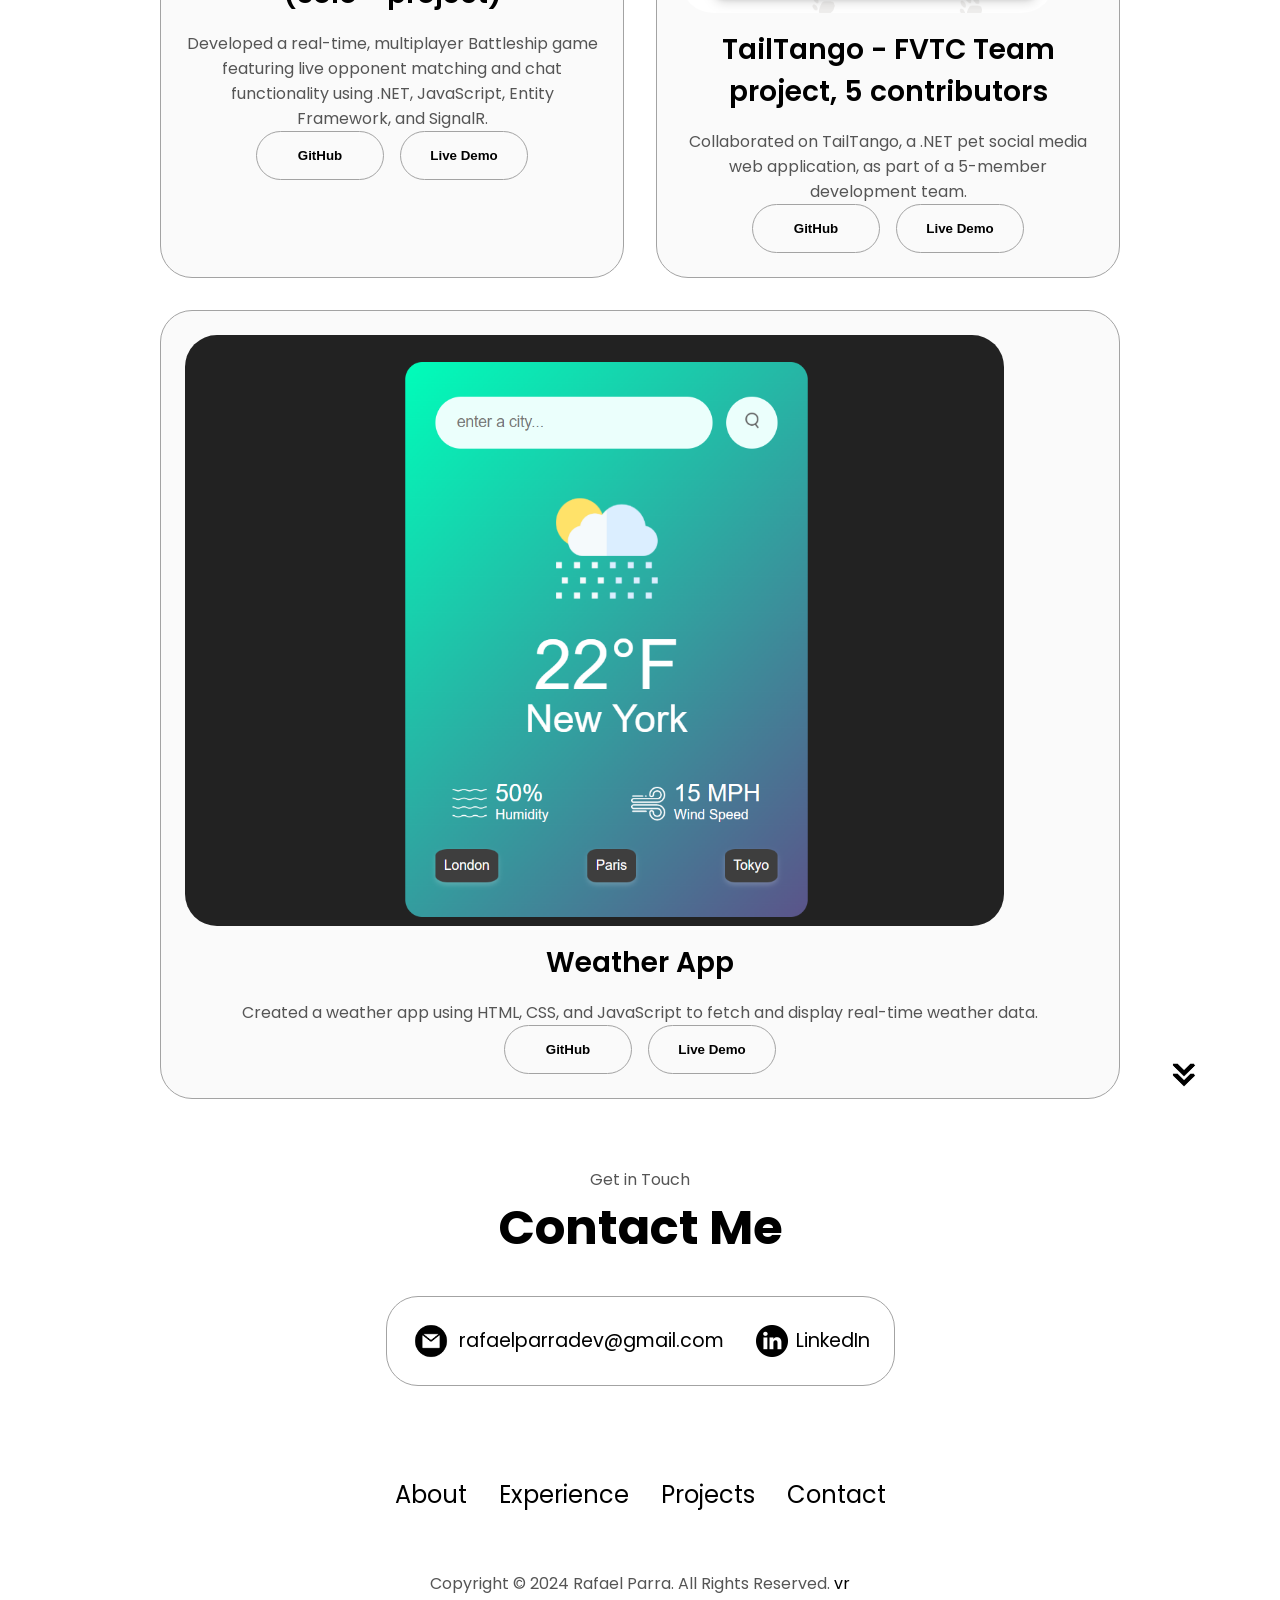
==== commit 3c13bbfb: "removed old js and sized video" ====
--- a/index.html
+++ b/index.html
@@ -49,7 +49,7 @@
         <div class="btn-container">
           <button
             class="btn btn-color-2"
-            onclick="window.open('./assets/Rafaels-Resume-CS-2024.pdf')"
+            onclick="window.open('./assets/RafaelResume-2025.pdf')"
           >
             Download Resume (PDF)
           </button>
@@ -387,7 +387,7 @@
           </ul>
         </div>
       </nav>
-      <p>Copyright &#169; 2024 Rafael Parra. All Rights Reserved.</p>
+      <p>Copyright &#169; 2024 Rafael Parra. All Rights Reserved. <a href="./VRonWeb2/index.html">vr</a></p>
     </footer>
     <script src="script.js"></script>
   </body>
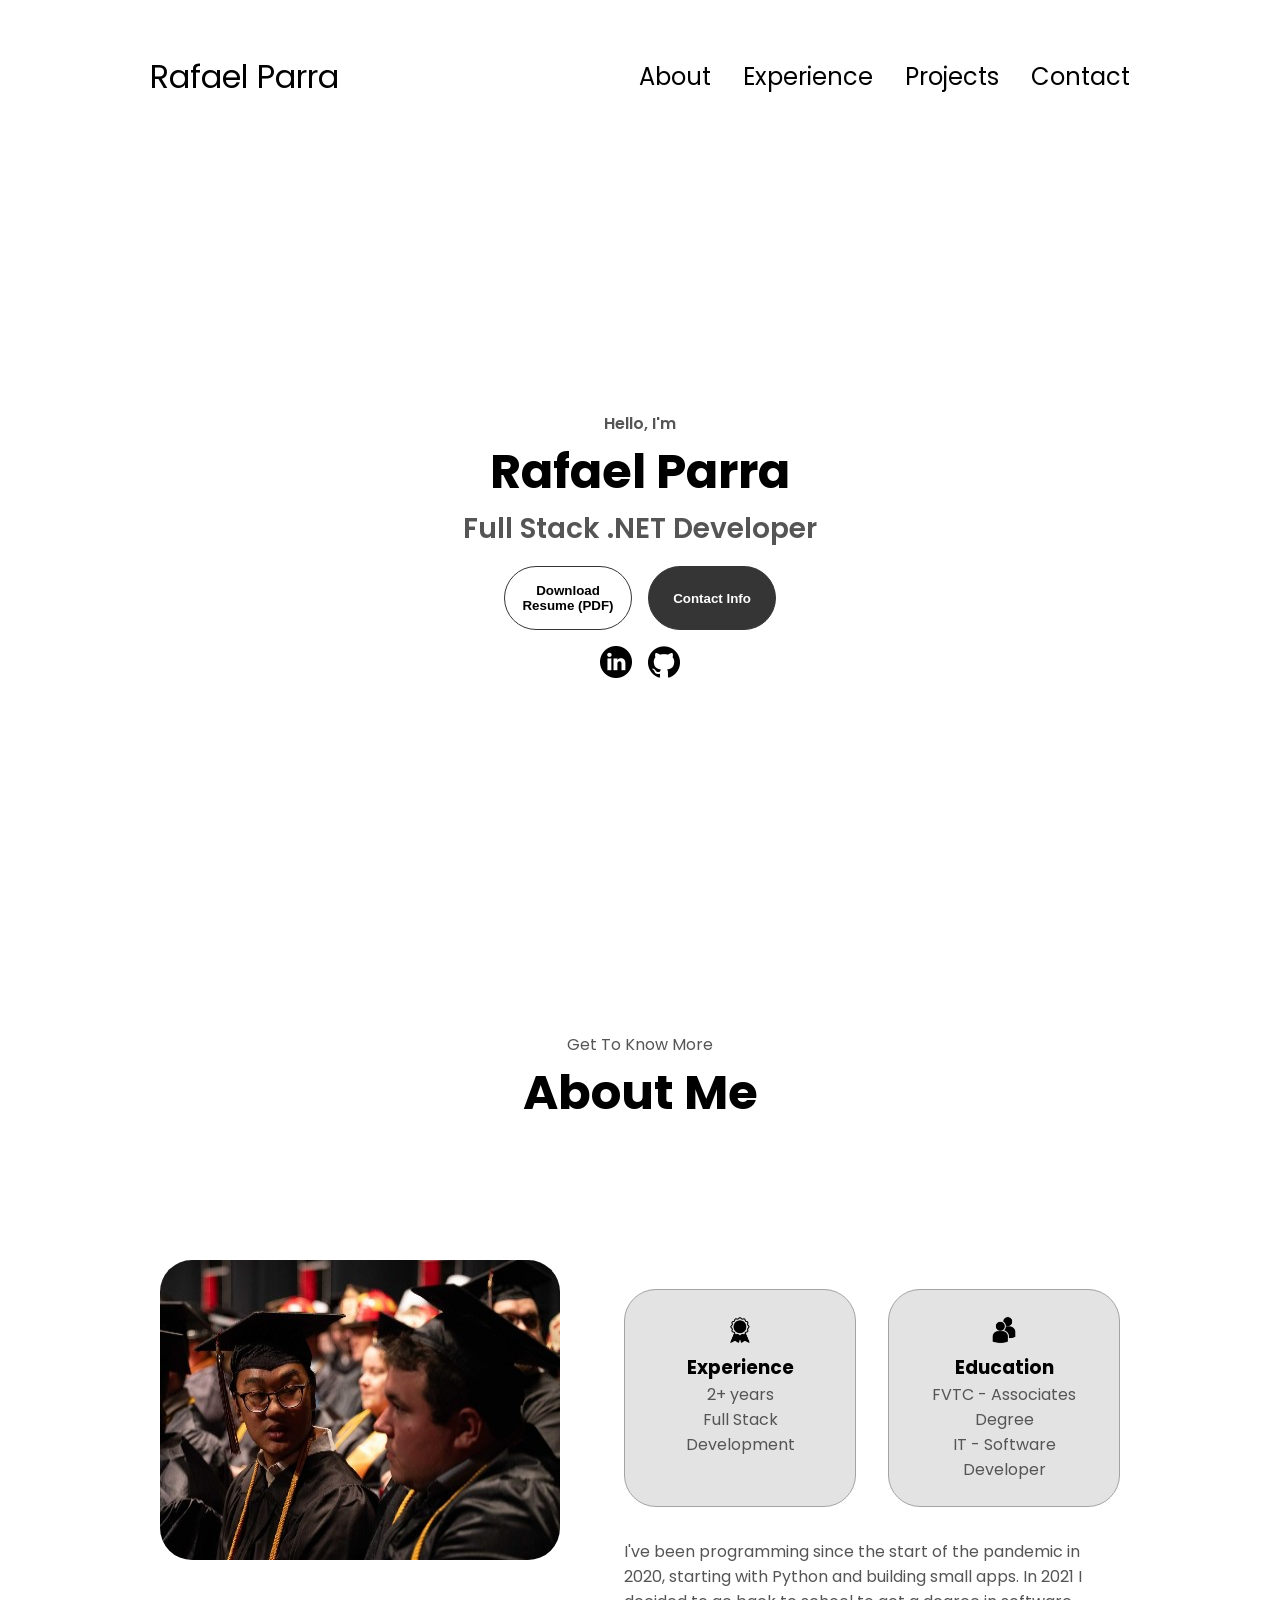
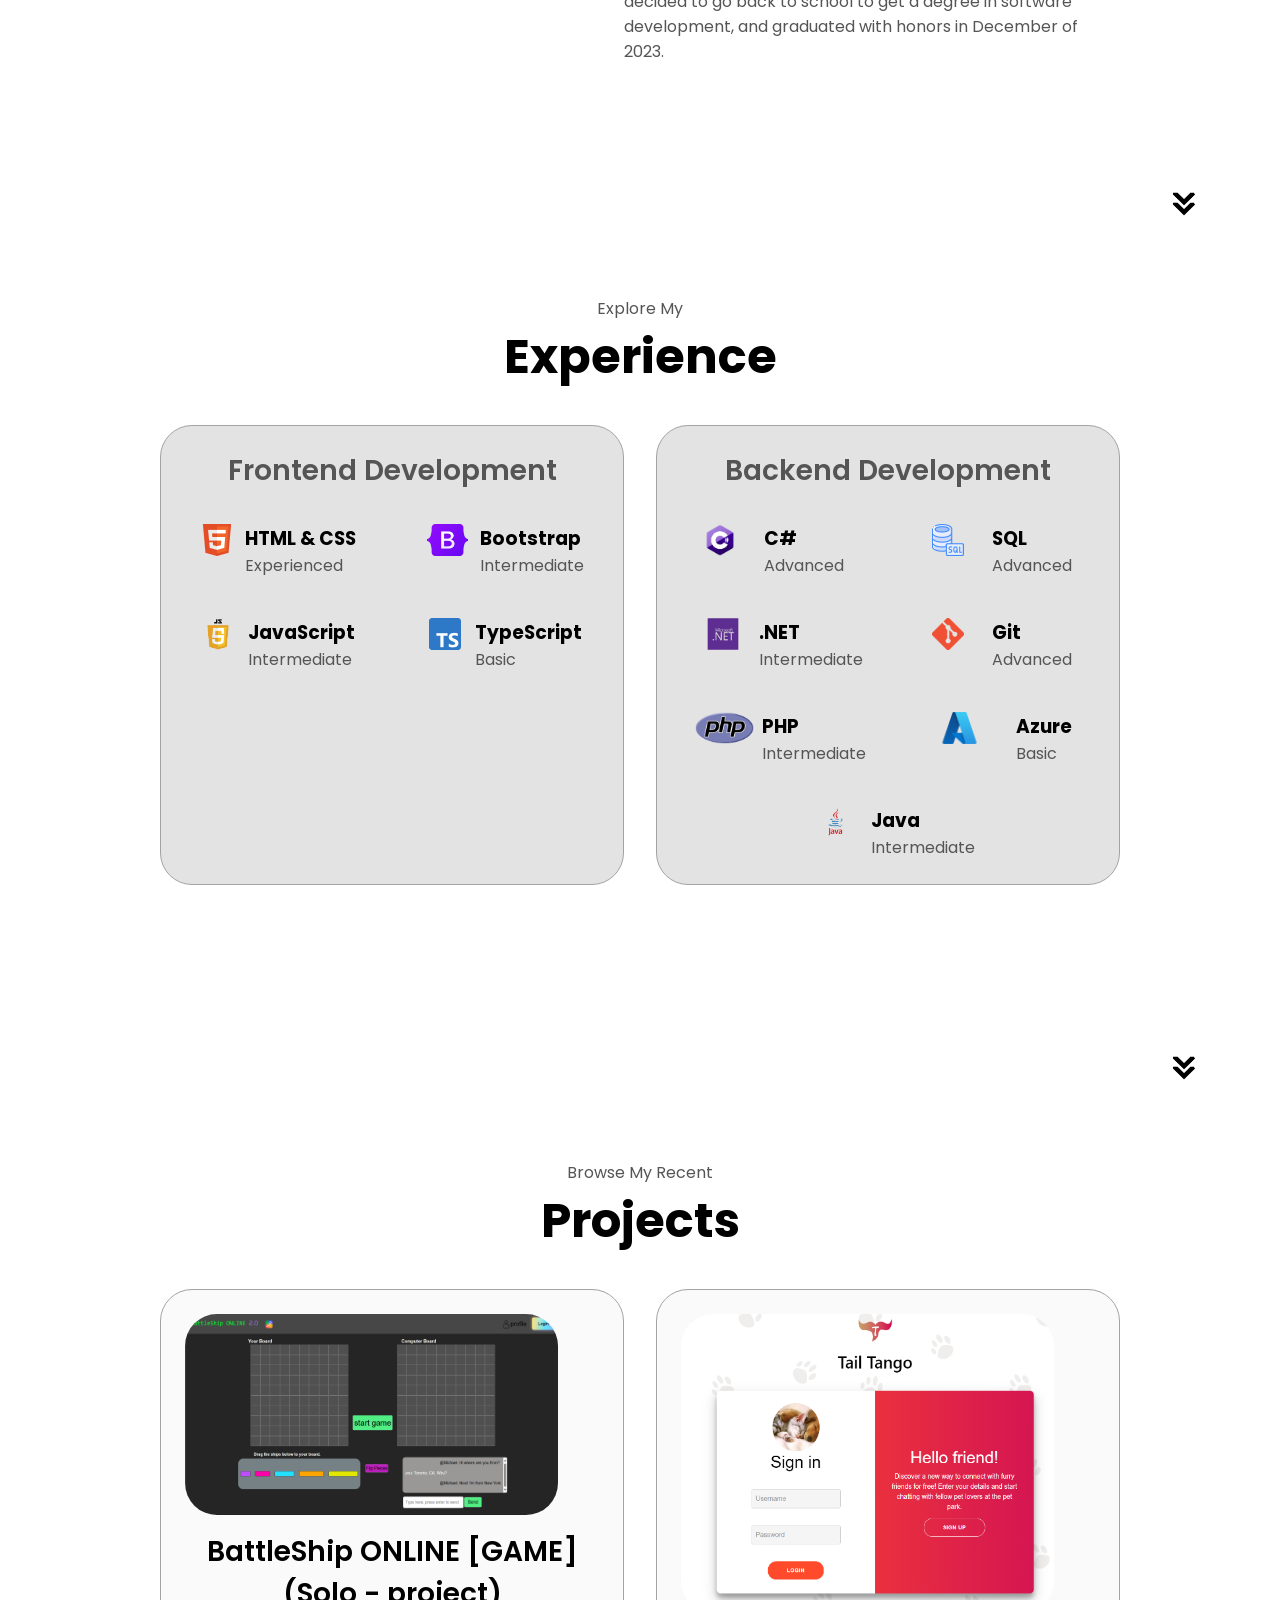
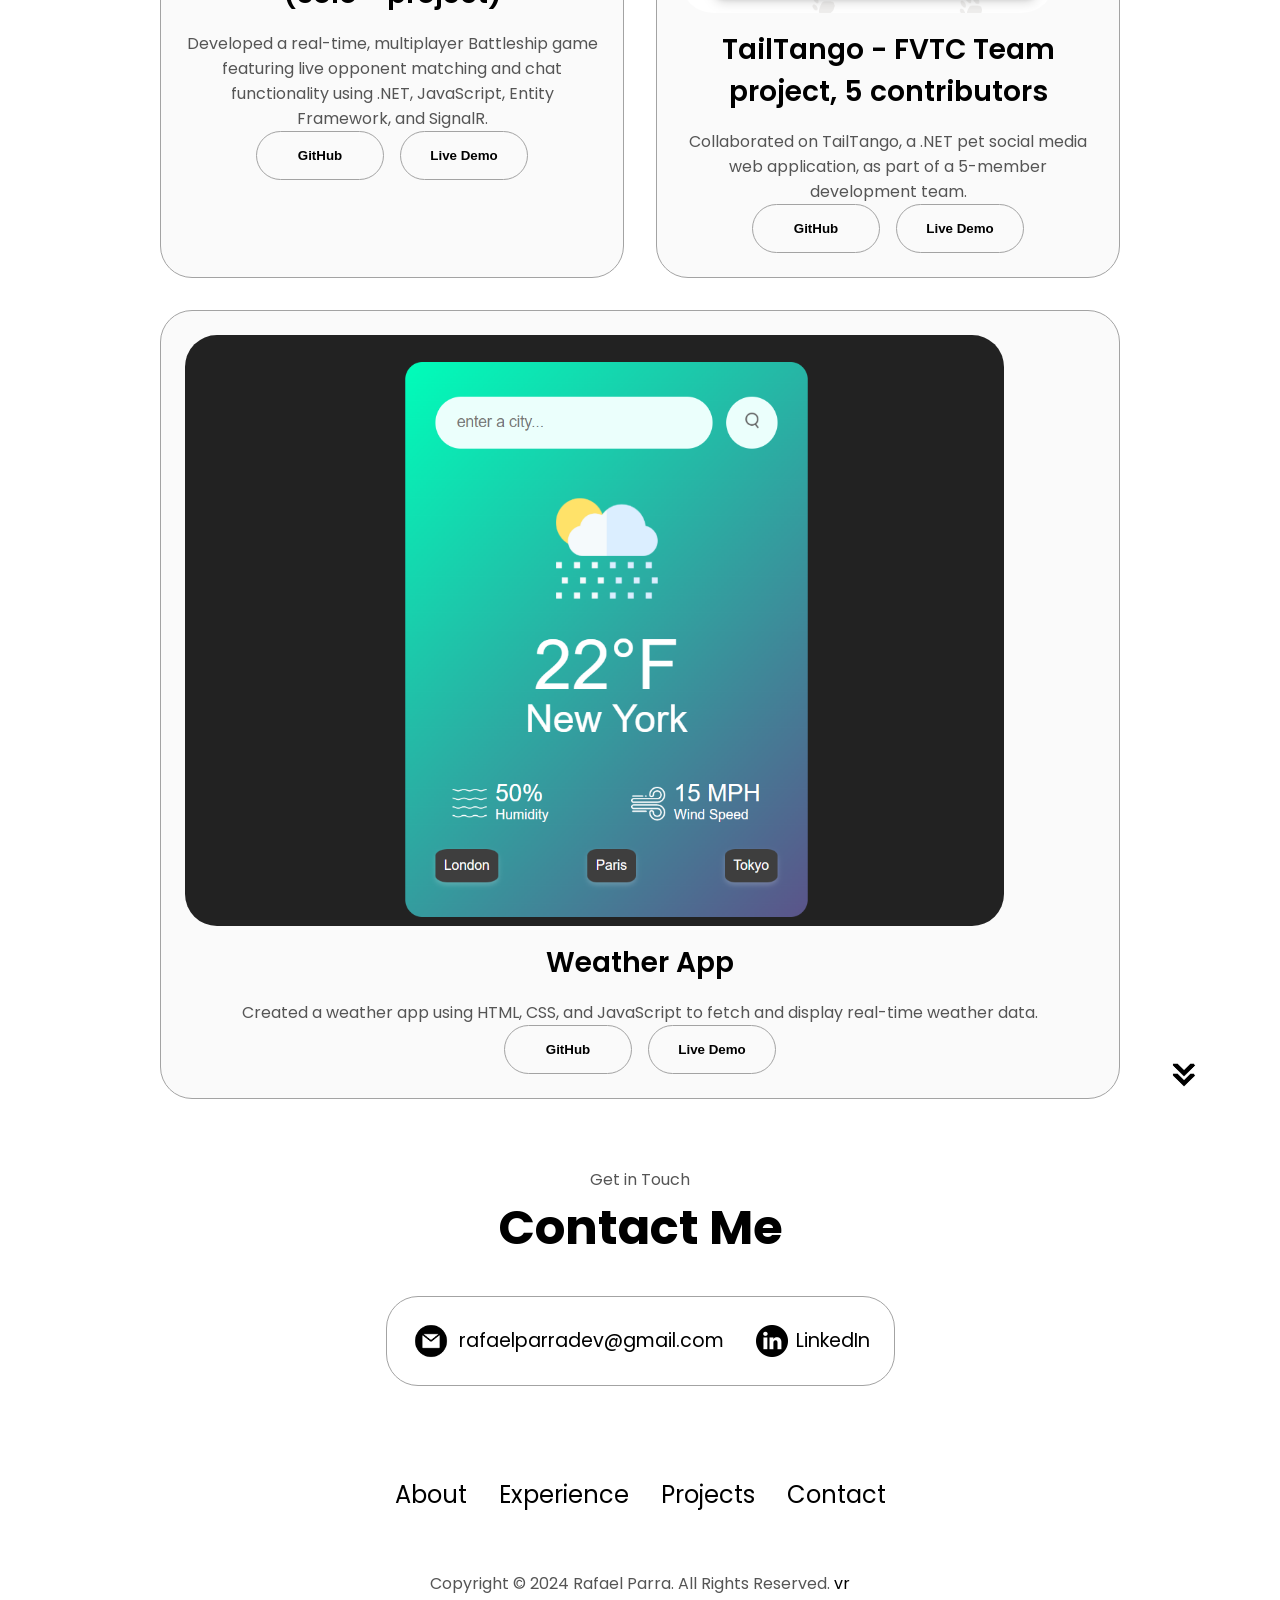
==== commit b2873f43: "start new design" ====
--- a/index.html
+++ b/index.html
@@ -37,11 +37,7 @@
       </div>
     </nav>
     <section id="profile">
-      <div class="section__pic-container">
-        <a id="clickableImage">
-        <img class="profilePic exlude-blur" src="./assets/gradPhoto.jpg" height="300px" width="350px" alt="Rafael Parra profile picture" />
-      </a>
-      </div>
+      
       <div class="section__text">
         <p class="section__text__p1">Hello, I'm</p>
         <h1 class="title">Rafael Parra</h1>
@@ -387,7 +383,7 @@
           </ul>
         </div>
       </nav>
-      <p>Copyright &#169; 2024 Rafael Parra. All Rights Reserved. <a href="./VRonWeb2/index.html">vr</a></p>
+      <p>Copyright &#169; 2024 Rafael Parra. All Rights Reserved. <a href="#">vr</a></p>
     </footer>
     <script src="script.js"></script>
   </body>
